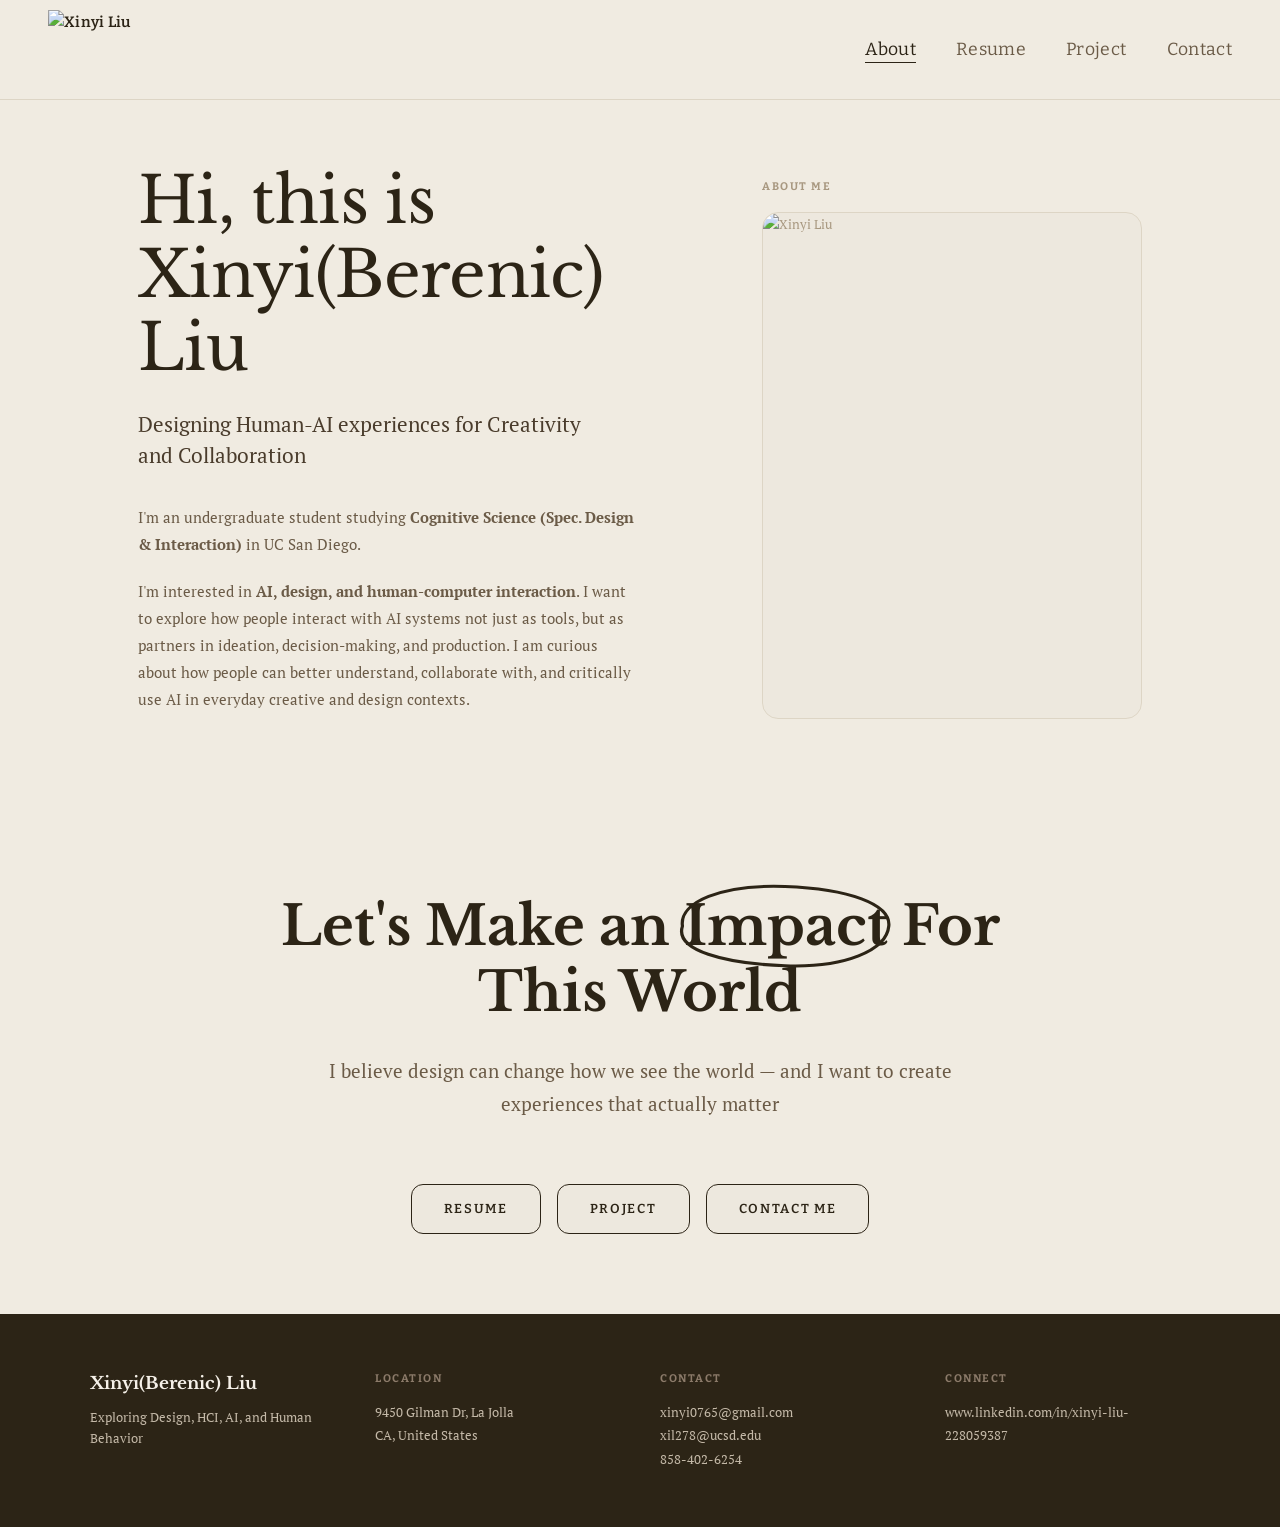
==== about.html @ 72d5038d "reorder about page: intro → tagline → buttons" ====
<!DOCTYPE html>
<html lang="en">
<head>
  <meta charset="UTF-8" />
  <meta name="viewport" content="width=device-width, initial-scale=1.0" />
  <title>Xinyi Liu — Portfolio</title>
  <link rel="stylesheet" href="styles.css" />
  <link rel="preconnect" href="https://fonts.googleapis.com" />
  <link rel="preconnect" href="https://fonts.gstatic.com" crossorigin />
  <link href="https://fonts.googleapis.com/css2?family=Libre+Baskerville:ital,wght@0,400;0,700;1,400&family=PT+Serif:ital,wght@0,400;0,700;1,400&family=Bitter:ital,wght@0,400;0,500;0,600;0,700;1,400&display=swap" rel="stylesheet" />
  <style>
    @keyframes pageFadeIn {
      from { opacity: 0; }
      to   { opacity: 1; }
    }

    body {
      opacity: 0;
      animation: pageFadeIn 0.6s ease forwards;
    }

    .about-hero {
      display: grid;
      grid-template-columns: 1fr 380px;
      gap: 80px;
      align-items: center;
      max-width: 1100px;
      margin: 0 auto;
      padding: 100px 48px 80px;
    }

    .about-text h1 {
      font-size: 4rem;
      font-weight: 400;
      line-height: 1.15;
      letter-spacing: -0.01em;
      color: #2C2416;
      margin-bottom: 24px;
    }

    .about-text .tagline {
      font-size: clamp(17px, 2vw, 21px);
      font-weight: 400;
      color: #4A3C2C;
      line-height: 1.5;
      margin-bottom: 32px;
    }

    .about-text .bio {
      font-size: 15px;
      color: #6B5B47;
      line-height: 1.8;
      max-width: 500px;
      margin-bottom: 20px;
    }

    .photo-label {
      font-family: 'Bitter', Georgia, serif;
      font-size: 11px;
      font-weight: 700;
      letter-spacing: 0.14em;
      text-transform: uppercase;
      color: #A89880;
      margin-bottom: 16px;
    }

    /* ── Hero Statement ── */
    .hero-statement {
      max-width: 860px;
      margin: 0 auto;
      padding: 80px 48px 56px;
      text-align: center;
    }

    .hero-title {
      font-family: 'Libre Baskerville', Georgia, serif;
      font-size: clamp(2.2rem, 4.8vw, 3.4rem);
      font-weight: 700;
      color: #2C2416;
      line-height: 1.22;
      margin-bottom: 28px;
    }

    .impact-wrap {
      position: relative;
      display: inline-block;
      white-space: nowrap;
    }

    .impact-circle {
      position: absolute;
      top: -0.22em;
      left: -0.35em;
      width: calc(100% + 0.7em);
      height: calc(100% + 0.44em);
      pointer-events: none;
      overflow: visible;
    }

    .hero-subtitle {
      font-family: 'PT Serif', Georgia, serif;
      font-size: clamp(15px, 1.9vw, 19px);
      color: #6B5B47;
      line-height: 1.75;
      max-width: 680px;
      margin: 0 auto;
    }

    /* ── Nav Buttons ── */
    .about-nav-buttons {
      display: flex;
      justify-content: center;
      gap: 16px;
      flex-wrap: wrap;
      padding: 8px 48px 80px;
      max-width: 1100px;
      margin: 0 auto;
    }

    .about-nav-btn {
      font-family: 'Bitter', Georgia, serif;
      font-size: 13px;
      font-weight: 600;
      letter-spacing: 0.13em;
      text-transform: uppercase;
      color: #2C2416;
      background: #EDE8DE;
      border: 1.5px solid #2C2416;
      border-radius: 12px;
      padding: 13px 32px;
      text-decoration: none;
      transition: background 0.2s, color 0.2s;
    }

    .about-nav-btn:hover {
      background: #2C2416;
      color: #F5F0E8;
    }

    @media (max-width: 900px) {
      .hero-statement {
        padding: 60px 24px 40px;
      }
      .about-hero {
        grid-template-columns: 1fr;
        padding: 40px 24px 40px;
        gap: 48px;
      }
      .photo-card {
        max-width: 320px;
        margin: 0 auto;
      }
      .about-nav-buttons {
        padding: 8px 24px 60px;
      }
    }

    @media (max-width: 600px) {
      .about-text h1 {
        font-size: 3rem;
      }
      .about-nav-buttons {
        flex-direction: column;
        align-items: center;
      }
      .about-nav-btn {
        width: 100%;
        max-width: 280px;
        text-align: center;
      }
    }
  </style>
</head>
<body>

  <nav>
    <a href="about.html" class="nav-logo"><img src="Logo.png" alt="Xinyi Liu" style="height:80px;width:auto;display:block;" /></a>
    <ul class="nav-links" id="navLinks">
      <li><a href="about.html" class="active">About</a></li>
      <li><a href="resume.html">Resume</a></li>
      <li><a href="project.html">Project</a></li>
      <li><a href="contact.html">Contact</a></li>
    </ul>
    <button class="nav-toggle" id="navToggle" aria-label="Toggle menu">Menu</button>
  </nav>

  <main class="page">

    <section class="about-hero">
      <div class="about-text">
        <h1>Hi, this is Xinyi(Berenic) Liu</h1>
        <p class="tagline">Designing Human-AI experiences for Creativity and Collaboration</p>
        <p class="bio">
          I'm an undergraduate student studying <strong>Cognitive Science (Spec. Design &amp; Interaction)</strong> in UC San Diego.
        </p>
        <p class="bio">
          I'm interested in <strong>AI, design, and human-computer interaction</strong>. I want to explore how people interact with AI systems not just as tools, but as partners in ideation, decision-making, and production. I am curious about how people can better understand, collaborate with, and critically use AI in everyday creative and design contexts.
        </p>
      </div>

      <div class="photo-card">
        <p class="photo-label">About me</p>
        <div class="photo-placeholder">
          <img src="About me.JPG" alt="Xinyi Liu" />
        </div>
      </div>
    </section>

    <section class="hero-statement">
      <h2 class="hero-title">
        Let's Make an
        <span class="impact-wrap">Impact
          <svg class="impact-circle" viewBox="0 0 210 82" preserveAspectRatio="none" xmlns="http://www.w3.org/2000/svg">
            <path d="M16,41 C13,19 50,3 105,5 C160,7 197,21 195,41 C193,63 157,79 105,77 C53,75 9,63 16,41"
                  stroke="#2C2416" stroke-width="2.8" stroke-linecap="round" fill="none"/>
          </svg>
        </span>
        For This World
      </h2>
      <p class="hero-subtitle">I believe design can change how we see the world — and I want to create experiences that actually matter</p>
    </section>

    <div class="about-nav-buttons">
      <a href="resume.html" class="about-nav-btn">Resume</a>
      <a href="project.html" class="about-nav-btn">Project</a>
      <a href="contact.html" class="about-nav-btn">Contact Me</a>
    </div>

  </main>

  <footer>
    <div class="footer-grid">
      <div>
        <p class="footer-col-name">Xinyi(Berenic) Liu</p>
        <p class="footer-col-sub">Exploring Design, HCI, AI, and Human Behavior</p>
      </div>
      <div>
        <p class="footer-col-label">Location</p>
        <p class="footer-col-value">9450 Gilman Dr, La Jolla<br/>CA, United States</p>
      </div>
      <div>
        <p class="footer-col-label">Contact</p>
        <p class="footer-col-value">
          <a href="mailto:xinyi0765@gmail.com">xinyi0765@gmail.com</a><br/>
          <a href="mailto:xil278@ucsd.edu">xil278@ucsd.edu</a><br/>
          858-402-6254
        </p>
      </div>
      <div>
        <p class="footer-col-label">Connect</p>
        <p class="footer-col-value">
          <a href="https://www.linkedin.com/in/xinyi-liu-228059387" target="_blank" rel="noopener">www.linkedin.com/in/xinyi-liu-228059387</a>
        </p>
      </div>
    </div>
  </footer>

  <script>
    const toggle = document.getElementById('navToggle');
    const links = document.getElementById('navLinks');
    toggle.addEventListener('click', () => links.classList.toggle('open'));
  </script>

</body>
</html>
---- styles.css ----
/* ===== Reset & Base ===== */
*, *::before, *::after {
  box-sizing: border-box;
  margin: 0;
  padding: 0;
}

html {
  scroll-behavior: smooth;
}

body {
  font-family: 'PT Serif', Georgia, serif;
  font-size: 16px;
  line-height: 1.7;
  color: #2C2416;
  background-color: #F0EBE1;
}

h1, h2, h3, h4, h5, h6 {
  font-family: 'Libre Baskerville', Georgia, serif;
}

h1 { font-size: 4rem; }
h2 { font-size: 2.8rem; }
h3 { font-size: 2.2rem; }

a {
  color: inherit;
  text-decoration: none;
}

img {
  max-width: 100%;
  display: block;
}

/* ===== Navigation ===== */
nav {
  position: fixed;
  top: 0;
  left: 0;
  right: 0;
  z-index: 100;
  background: rgba(240, 235, 225, 0.96);
  backdrop-filter: blur(8px);
  border-bottom: 1px solid #DDD5C5;
  padding: 0 48px;
  height: 100px;
  display: flex;
  align-items: center;
  justify-content: space-between;
}

.nav-logo {
  font-family: 'Bitter', Georgia, serif;
  font-size: 15px;
  font-weight: 600;
  letter-spacing: 0.02em;
  color: #2C2416;
}

.nav-links {
  display: flex;
  gap: 40px;
  list-style: none;
}

.nav-links a {
  font-family: 'Bitter', Georgia, serif;
  font-size: 1.1rem;
  font-weight: 400;
  color: #6B5B47;
  letter-spacing: 0.02em;
  transition: color 0.2s;
  padding-bottom: 2px;
  border-bottom: 1px solid transparent;
}

.nav-links a:hover,
.nav-links a.active {
  color: #2C2416;
  border-bottom-color: #2C2416;
}

/* Mobile menu toggle */
.nav-toggle {
  display: none;
  background: none;
  border: none;
  cursor: pointer;
  font-family: 'Bitter', Georgia, serif;
  font-size: 14px;
  color: #2C2416;
}

/* ===== Page Wrapper ===== */
.page {
  padding-top: 64px;
  min-height: 100vh;
}

/* ===== About Page ===== */
.about-hero {
  display: grid;
  grid-template-columns: 1fr 420px;
  gap: 80px;
  align-items: center;
  max-width: 1100px;
  margin: 0 auto;
  padding: 100px 48px 80px;
}

.about-text .greeting {
  font-family: 'Bitter', Georgia, serif;
  font-size: 13px;
  font-weight: 500;
  letter-spacing: 0.12em;
  text-transform: uppercase;
  color: #8C7B6A;
  margin-bottom: 20px;
}

.about-text h1 {
  font-size: 4rem;
  font-weight: 400;
  line-height: 1.15;
  letter-spacing: -0.01em;
  color: #2C2416;
  margin-bottom: 24px;
}

.about-text h1 span {
  color: #8C7B6A;
}

.about-text .tagline {
  font-size: clamp(17px, 2vw, 21px);
  font-weight: 400;
  color: #4A3C2C;
  line-height: 1.5;
  margin-bottom: 32px;
  max-width: 480px;
}

.about-text .bio {
  font-size: 15px;
  color: #6B5B47;
  line-height: 1.8;
  max-width: 500px;
  margin-bottom: 40px;
}

.about-chips {
  display: flex;
  flex-wrap: wrap;
  gap: 10px;
  margin-bottom: 40px;
}

.chip {
  font-family: 'Bitter', Georgia, serif;
  background: #EDE8DE;
  border: 1px solid #DDD5C5;
  border-radius: 100px;
  padding: 6px 16px;
  font-size: 13px;
  color: #4A3C2C;
  letter-spacing: 0.01em;
}

.about-contact-links {
  display: flex;
  gap: 20px;
  flex-wrap: wrap;
}

.about-contact-links a {
  font-family: 'Bitter', Georgia, serif;
  display: inline-flex;
  align-items: center;
  gap: 6px;
  font-size: 14px;
  color: #6B5B47;
  border-bottom: 1px solid #C4B9A8;
  padding-bottom: 2px;
  transition: color 0.2s, border-color 0.2s;
}

.about-contact-links a:hover {
  color: #2C2416;
  border-color: #2C2416;
}

/* Photo card */
.photo-card {
  position: relative;
}

.photo-placeholder {
  width: 100%;
  aspect-ratio: 3/4;
  background: #EDE8DE;
  border-radius: 16px;
  display: flex;
  flex-direction: column;
  align-items: center;
  justify-content: center;
  color: #A89880;
  font-size: 13px;
  gap: 12px;
  overflow: hidden;
  border: 1px solid #DDD5C5;
}

.photo-placeholder svg {
  width: 48px;
  height: 48px;
  stroke: #C4B9A8;
}

.photo-placeholder img {
  width: 100%;
  height: 100%;
  object-fit: cover;
  border-radius: 16px;
}

.photo-tag {
  font-family: 'Bitter', Georgia, serif;
  position: absolute;
  bottom: -16px;
  right: -16px;
  background: #2C2416;
  color: #F5F0E8;
  font-size: 12px;
  font-weight: 500;
  padding: 10px 18px;
  border-radius: 100px;
  letter-spacing: 0.04em;
}

/* About section divider */
.about-section {
  max-width: 1100px;
  margin: 0 auto;
  padding: 60px 48px;
  border-top: 1px solid #DDD5C5;
}

.section-label {
  font-family: 'Bitter', Georgia, serif;
  font-size: 11px;
  font-weight: 600;
  letter-spacing: 0.14em;
  text-transform: uppercase;
  color: #A89880;
  margin-bottom: 24px;
}

.interests-grid {
  display: grid;
  grid-template-columns: repeat(4, 1fr);
  gap: 24px;
}

.interest-card {
  padding: 24px;
  background: #EDE8DE;
  border: 1px solid #DDD5C5;
  border-radius: 12px;
}

.interest-card h3 {
  font-size: 15px;
  font-weight: 400;
  margin-bottom: 8px;
  color: #2C2416;
}

.interest-card p {
  font-family: 'PT Serif', Georgia, serif;
  font-size: 13px;
  color: #6B5B47;
  line-height: 1.6;
}

/* ===== Resume Page ===== */
.resume-container {
  max-width: 800px;
  margin: 0 auto;
  padding: 80px 48px 100px;
}

.resume-header {
  margin-bottom: 56px;
}

.resume-header h1 {
  font-size: 2.8rem;
  font-weight: 400;
  letter-spacing: -0.01em;
  color: #2C2416;
  margin-bottom: 6px;
}

.resume-header .subtitle {
  font-family: 'PT Serif', Georgia, serif;
  font-size: 15px;
  color: #8C7B6A;
  margin-bottom: 16px;
}

.resume-header .contact-line {
  font-family: 'Bitter', Georgia, serif;
  font-size: 13px;
  color: #A89880;
  display: flex;
  flex-wrap: wrap;
  gap: 16px;
}

.resume-header .contact-line span::before {
  content: '·';
  margin-right: 16px;
}

.resume-header .contact-line span:first-child::before {
  content: '';
  margin-right: 0;
}

.resume-download {
  font-family: 'Bitter', Georgia, serif;
  display: inline-flex;
  align-items: center;
  gap: 8px;
  margin-top: 20px;
  padding: 10px 22px;
  background: #2C2416;
  color: #F5F0E8;
  border-radius: 8px;
  font-size: 13px;
  font-weight: 500;
  transition: background 0.2s;
}

.resume-download:hover {
  background: #4A3C2C;
}

/* ===== Accordion ===== */
.accordion-section {
  border-bottom: 1px solid #DDD5C5;
  margin-bottom: 0;
}

.accordion-section:first-of-type {
  border-top: 1px solid #DDD5C5;
}

.accordion-section summary {
  list-style: none;
  cursor: pointer;
  display: flex;
  align-items: center;
  justify-content: space-between;
  padding: 18px 0;
  user-select: none;
  outline: none;
}

.accordion-section summary::-webkit-details-marker {
  display: none;
}

.accordion-title {
  font-family: 'Libre Baskerville', Georgia, serif;
  font-size: 1.6rem;
  font-weight: 400;
  color: #2C2416;
}

.accordion-arrow {
  width: 16px;
  height: 16px;
  flex-shrink: 0;
  transition: transform 0.25s ease;
  color: #8C7B6A;
}

.accordion-section[open] .accordion-arrow {
  transform: rotate(180deg);
}

.accordion-body {
  padding-bottom: 32px;
}

/* Resume item (inside accordion) */
.resume-item {
  display: grid;
  grid-template-columns: 1fr auto;
  gap: 16px;
  margin-bottom: 28px;
  padding-top: 20px;
}

.resume-item:last-child {
  margin-bottom: 0;
}

.resume-item-left h3 {
  font-family: 'PT Serif', Georgia, serif;
  font-size: 1rem;
  font-weight: 400;
  color: #2C2416;
  margin-bottom: 2px;
}

.resume-item-left .org {
  font-family: 'PT Serif', Georgia, serif;
  font-size: 1rem;
  color: #4A3C2C;
  margin-bottom: 4px;
}

.resume-item-left .location {
  font-family: 'PT Serif', Georgia, serif;
  font-size: 1rem;
  color: #A89880;
  margin-bottom: 10px;
}

.resume-item-right {
  text-align: right;
  white-space: nowrap;
}

.resume-item-right .date {
  font-family: 'PT Serif', Georgia, serif;
  font-size: 1rem;
  color: #A89880;
}

.resume-bullets {
  list-style: none;
  padding: 0;
}

.resume-bullets li {
  font-family: 'PT Serif', Georgia, serif;
  font-size: 1rem;
  color: #6B5B47;
  line-height: 1.7;
  padding-left: 14px;
  position: relative;
  margin-bottom: 4px;
}

.resume-bullets li::before {
  content: '—';
  position: absolute;
  left: 0;
  color: #C4B9A8;
  font-size: 12px;
  top: 3px;
}

/* ===== Contact Page ===== */
.contact-container {
  max-width: 1000px;
  margin: 0 auto;
  padding: 100px 48px 100px;
}

.contact-header {
  margin-bottom: 64px;
}

.contact-header h1 {
  font-size: 4rem;
  font-weight: 400;
  letter-spacing: -0.02em;
  line-height: 1.1;
  color: #2C2416;
  margin-bottom: 20px;
}

.contact-header p {
  font-family: 'PT Serif', Georgia, serif;
  font-size: 17px;
  color: #6B5B47;
  max-width: 520px;
  line-height: 1.7;
}

.contact-grid {
  display: grid;
  grid-template-columns: 1fr 360px;
  gap: 64px;
  align-items: start;
}

.contact-info-group {
  margin-bottom: 40px;
}

.contact-info-group:last-child {
  margin-bottom: 0;
}

.contact-info-group .label {
  font-family: 'Bitter', Georgia, serif;
  font-size: 11px;
  font-weight: 700;
  letter-spacing: 0.14em;
  text-transform: uppercase;
  color: #A89880;
  margin-bottom: 12px;
}

.contact-info-group .value {
  font-family: 'PT Serif', Georgia, serif;
  font-size: 16px;
  color: #2C2416;
}

.contact-info-group a {
  color: #2C2416;
  border-bottom: 1px solid #C4B9A8;
  padding-bottom: 1px;
  transition: border-color 0.2s;
}

.contact-info-group a:hover {
  border-color: #2C2416;
}

.contact-photo-card {
  background: #EDE8DE;
  border-radius: 20px;
  overflow: hidden;
  border: 1px solid #DDD5C5;
}

.contact-photo {
  aspect-ratio: 1/1;
  background: #E5DED2;
  display: flex;
  flex-direction: column;
  align-items: center;
  justify-content: center;
  color: #A89880;
  font-size: 13px;
  gap: 10px;
  overflow: hidden;
}

.contact-photo svg {
  width: 40px;
  height: 40px;
  stroke: #C4B9A8;
}

.contact-photo img {
  width: 100%;
  height: 100%;
  object-fit: cover;
}

.contact-photo-info {
  padding: 24px;
}

.contact-photo-info h3 {
  font-size: 16px;
  font-weight: 400;
  color: #2C2416;
  margin-bottom: 4px;
}

.contact-photo-info p {
  font-family: 'PT Serif', Georgia, serif;
  font-size: 13px;
  color: #8C7B6A;
}

/* Social links */
.social-links {
  display: flex;
  flex-direction: column;
  gap: 12px;
  margin-top: 16px;
}

.social-link {
  font-family: 'Bitter', Georgia, serif;
  display: inline-flex;
  align-items: center;
  gap: 10px;
  font-size: 15px;
  color: #4A3C2C;
  transition: color 0.2s;
}

.social-link:hover {
  color: #2C2416;
}

.social-link .icon {
  width: 36px;
  height: 36px;
  background: #DDD5C5;
  border-radius: 8px;
  display: flex;
  align-items: center;
  justify-content: center;
  font-size: 16px;
}

/* ===== Contact Form ===== */
.contact-form {
  margin-top: 48px;
  display: flex;
  flex-direction: column;
  gap: 20px;
}

.contact-form .form-group {
  display: flex;
  flex-direction: column;
  gap: 6px;
}

.contact-form label {
  font-family: 'Bitter', Georgia, serif;
  font-size: 11px;
  font-weight: 700;
  letter-spacing: 0.14em;
  text-transform: uppercase;
  color: #8C7B6A;
}

.contact-form input,
.contact-form textarea {
  font-family: 'PT Serif', Georgia, serif;
  font-size: 15px;
  color: #2C2416;
  background: #EDE8DE;
  border: 1px solid #DDD5C5;
  border-radius: 8px;
  padding: 12px 16px;
  width: 100%;
  transition: border-color 0.2s, background 0.2s;
  outline: none;
}

.contact-form input::placeholder,
.contact-form textarea::placeholder {
  color: #A89880;
}

.contact-form input:focus,
.contact-form textarea:focus {
  border-color: #2C2416;
  background: #F0EBE1;
}

.contact-form textarea {
  min-height: 130px;
  resize: vertical;
}

.form-submit {
  font-family: 'Bitter', Georgia, serif;
  align-self: flex-start;
  padding: 12px 28px;
  background: #2C2416;
  color: #F5F0E8;
  border: none;
  border-radius: 8px;
  font-size: 14px;
  font-weight: 600;
  letter-spacing: 0.04em;
  cursor: pointer;
  transition: background 0.2s;
}

.form-submit:hover {
  background: #4A3C2C;
}

/* ===== Footer ===== */
footer {
  background: #2C2416;
  color: #F5F0E8;
  padding: 56px 48px;
}

.footer-grid {
  display: grid;
  grid-template-columns: repeat(4, 1fr);
  gap: 40px;
  max-width: 1100px;
  margin: 0 auto;
}

.footer-col-name {
  font-family: 'Libre Baskerville', Georgia, serif;
  font-size: 17px;
  font-weight: 700;
  color: #F5F0E8;
  margin-bottom: 8px;
}

.footer-col-sub {
  font-family: 'PT Serif', Georgia, serif;
  font-size: 13px;
  color: #C4B9A8;
  line-height: 1.6;
}

.footer-col-label {
  font-family: 'Bitter', Georgia, serif;
  font-size: 11px;
  font-weight: 700;
  letter-spacing: 0.14em;
  text-transform: uppercase;
  color: #8C7B6A;
  margin-bottom: 12px;
}

.footer-col-value {
  font-family: 'PT Serif', Georgia, serif;
  font-size: 13px;
  color: #C4B9A8;
  line-height: 1.8;
}

.footer-col-value a {
  color: #C4B9A8;
  text-decoration: none;
  transition: color 0.2s;
}

.footer-col-value a:hover {
  color: #F5F0E8;
}

@media (max-width: 900px) {
  .footer-grid {
    grid-template-columns: repeat(2, 1fr);
    gap: 32px;
  }
}

@media (max-width: 500px) {
  footer {
    padding: 40px 24px;
  }
  .footer-grid {
    grid-template-columns: 1fr;
    gap: 28px;
  }
}

/* ===== Responsive ===== */
@media (max-width: 900px) {
  nav {
    padding: 0 24px;
  }

  .about-hero {
    grid-template-columns: 1fr;
    padding: 60px 24px 40px;
    gap: 48px;
  }

  .photo-card {
    max-width: 320px;
    margin: 0 auto;
  }

  .interests-grid {
    grid-template-columns: 1fr 1fr;
  }

  .about-section {
    padding: 40px 24px;
  }

  .resume-container {
    padding: 60px 24px 80px;
  }

  .resume-item {
    grid-template-columns: 1fr;
  }

  .resume-item-right {
    text-align: left;
  }

  .contact-container {
    padding: 60px 24px 80px;
  }

  .contact-grid {
    grid-template-columns: 1fr;
    gap: 48px;
  }

  .contact-photo-card {
    max-width: 360px;
  }
}

@media (max-width: 600px) {
  .nav-links {
    display: none;
    flex-direction: column;
    position: fixed;
    top: 64px;
    left: 0;
    right: 0;
    background: #F0EBE1;
    border-bottom: 1px solid #DDD5C5;
    padding: 24px;
    gap: 20px;
  }

  .nav-links.open {
    display: flex;
  }

  .nav-toggle {
    display: block;
  }

  .interests-grid {
    grid-template-columns: 1fr;
  }

  .about-text h1 {
    font-size: 28px;
  }
}
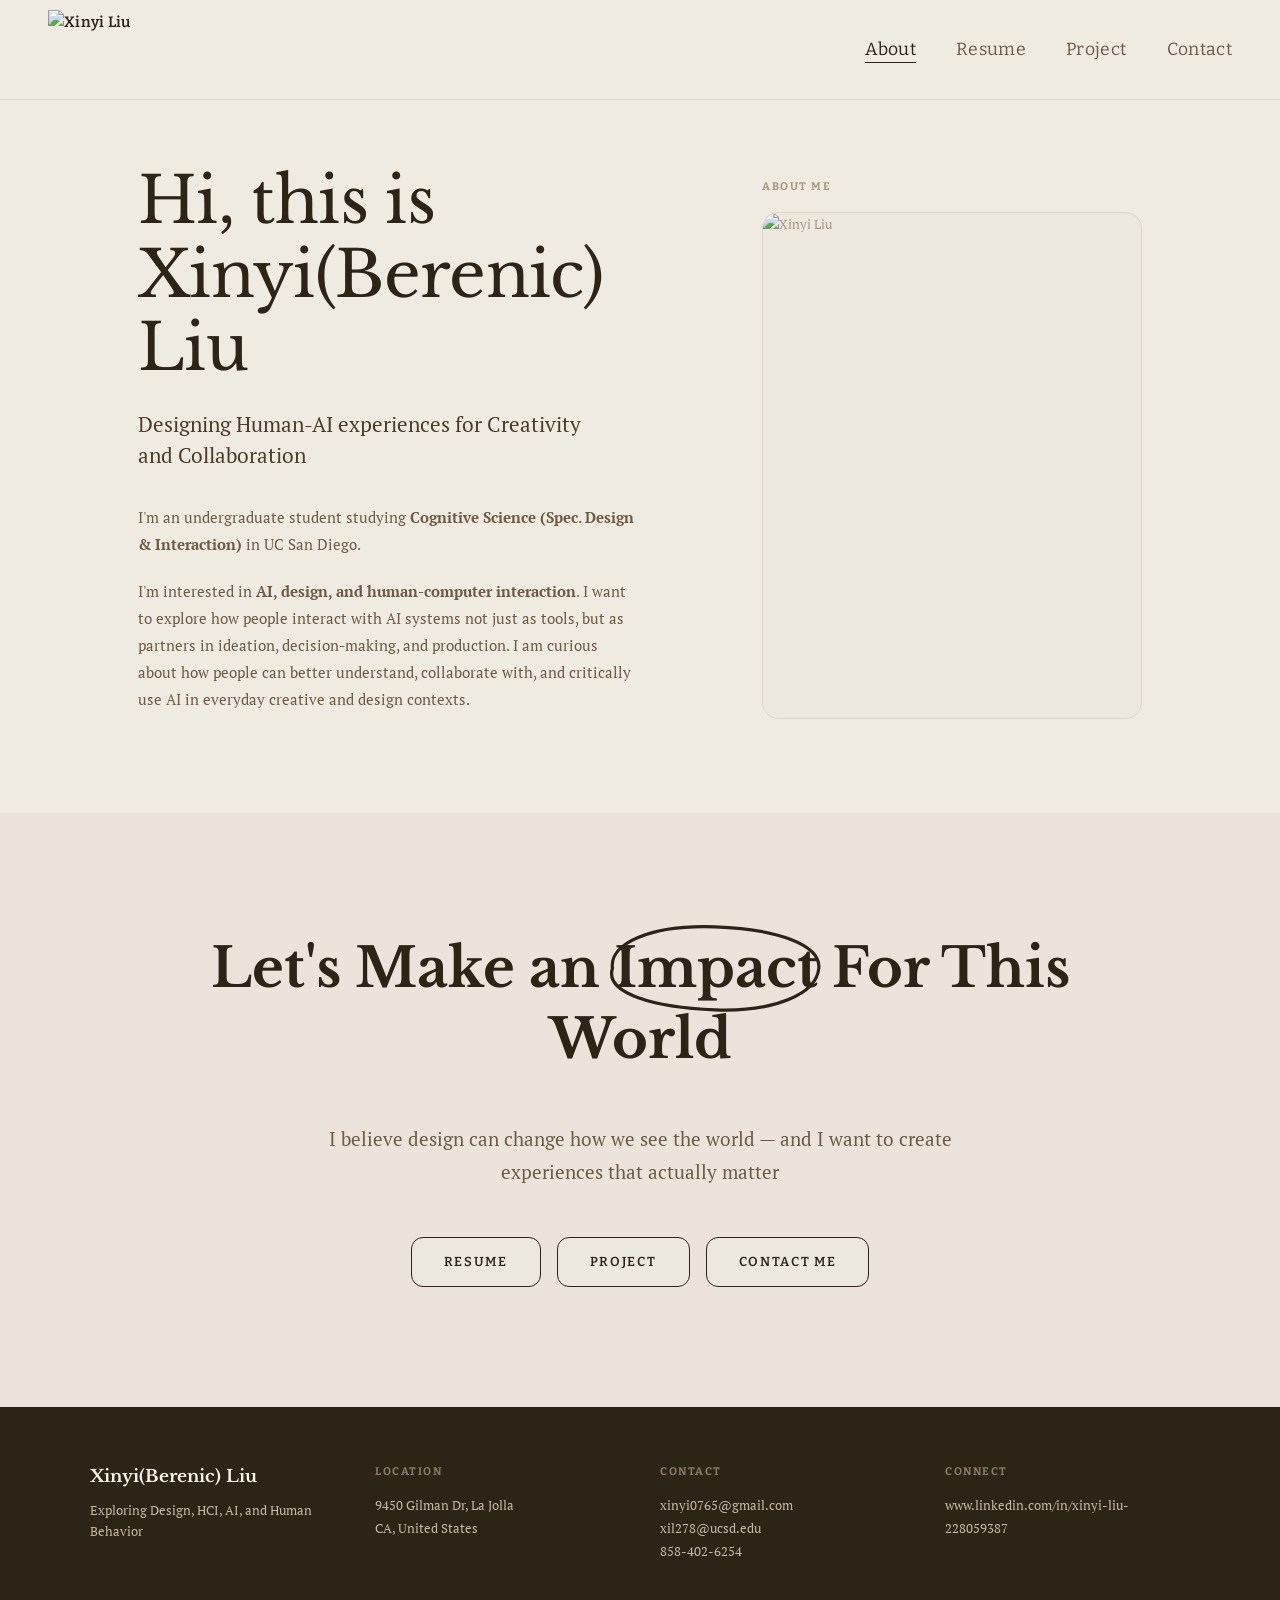
==== commit ea20404a: "Hero section: bg color, draw animation, spacing - Background #ECE4DA, full-width section - SVG ellip" ====
--- a/about.html
+++ b/about.html
@@ -65,10 +65,13 @@
     }
 
     /* ── Hero Statement ── */
+    @keyframes drawCircle {
+      to { stroke-dashoffset: 0; }
+    }
+
     .hero-statement {
-      max-width: 860px;
-      margin: 0 auto;
-      padding: 80px 48px 56px;
+      background: #ECE4DA;
+      padding: 120px 48px;
       text-align: center;
     }
 
@@ -77,8 +80,11 @@
       font-size: clamp(2.2rem, 4.8vw, 3.4rem);
       font-weight: 700;
       color: #2C2416;
-      line-height: 1.22;
-      margin-bottom: 28px;
+      line-height: 1.3;
+      margin-bottom: 48px;
+      max-width: 860px;
+      margin-left: auto;
+      margin-right: auto;
     }
 
     .impact-wrap {
@@ -97,13 +103,22 @@
       overflow: visible;
     }
 
+    .impact-circle path {
+      stroke-dasharray: 620;
+      stroke-dashoffset: 620;
+    }
+
+    .hero-statement.in-view .impact-circle path {
+      animation: drawCircle 1.3s ease-in-out forwards;
+    }
+
     .hero-subtitle {
       font-family: 'PT Serif', Georgia, serif;
       font-size: clamp(15px, 1.9vw, 19px);
       color: #6B5B47;
       line-height: 1.75;
       max-width: 680px;
-      margin: 0 auto;
+      margin: 0 auto 48px;
     }
 
     /* ── Nav Buttons ── */
@@ -112,9 +127,7 @@
       justify-content: center;
       gap: 16px;
       flex-wrap: wrap;
-      padding: 8px 48px 80px;
-      max-width: 1100px;
-      margin: 0 auto;
+      margin-top: 0;
     }
 
     .about-nav-btn {
@@ -139,7 +152,7 @@
 
     @media (max-width: 900px) {
       .hero-statement {
-        padding: 60px 24px 40px;
+        padding: 80px 24px;
       }
       .about-hero {
         grid-template-columns: 1fr;
@@ -149,9 +162,6 @@
       .photo-card {
         max-width: 320px;
         margin: 0 auto;
-      }
-      .about-nav-buttons {
-        padding: 8px 24px 60px;
       }
     }
 
@@ -206,7 +216,7 @@
       </div>
     </section>
 
-    <section class="hero-statement">
+    <section class="hero-statement" id="heroStatement">
       <h2 class="hero-title">
         Let's Make an
         <span class="impact-wrap">Impact
@@ -218,13 +228,12 @@
         For This World
       </h2>
       <p class="hero-subtitle">I believe design can change how we see the world — and I want to create experiences that actually matter</p>
+      <div class="about-nav-buttons">
+        <a href="resume.html" class="about-nav-btn">Resume</a>
+        <a href="project.html" class="about-nav-btn">Project</a>
+        <a href="contact.html" class="about-nav-btn">Contact Me</a>
+      </div>
     </section>
-
-    <div class="about-nav-buttons">
-      <a href="resume.html" class="about-nav-btn">Resume</a>
-      <a href="project.html" class="about-nav-btn">Project</a>
-      <a href="contact.html" class="about-nav-btn">Contact Me</a>
-    </div>
 
   </main>
 
@@ -259,6 +268,17 @@
     const toggle = document.getElementById('navToggle');
     const links = document.getElementById('navLinks');
     toggle.addEventListener('click', () => links.classList.toggle('open'));
+
+    const hero = document.getElementById('heroStatement');
+    const observer = new IntersectionObserver((entries) => {
+      entries.forEach(entry => {
+        if (entry.isIntersecting) {
+          hero.classList.add('in-view');
+          observer.unobserve(hero);
+        }
+      });
+    }, { threshold: 0.2 });
+    observer.observe(hero);
   </script>
 
 </body>
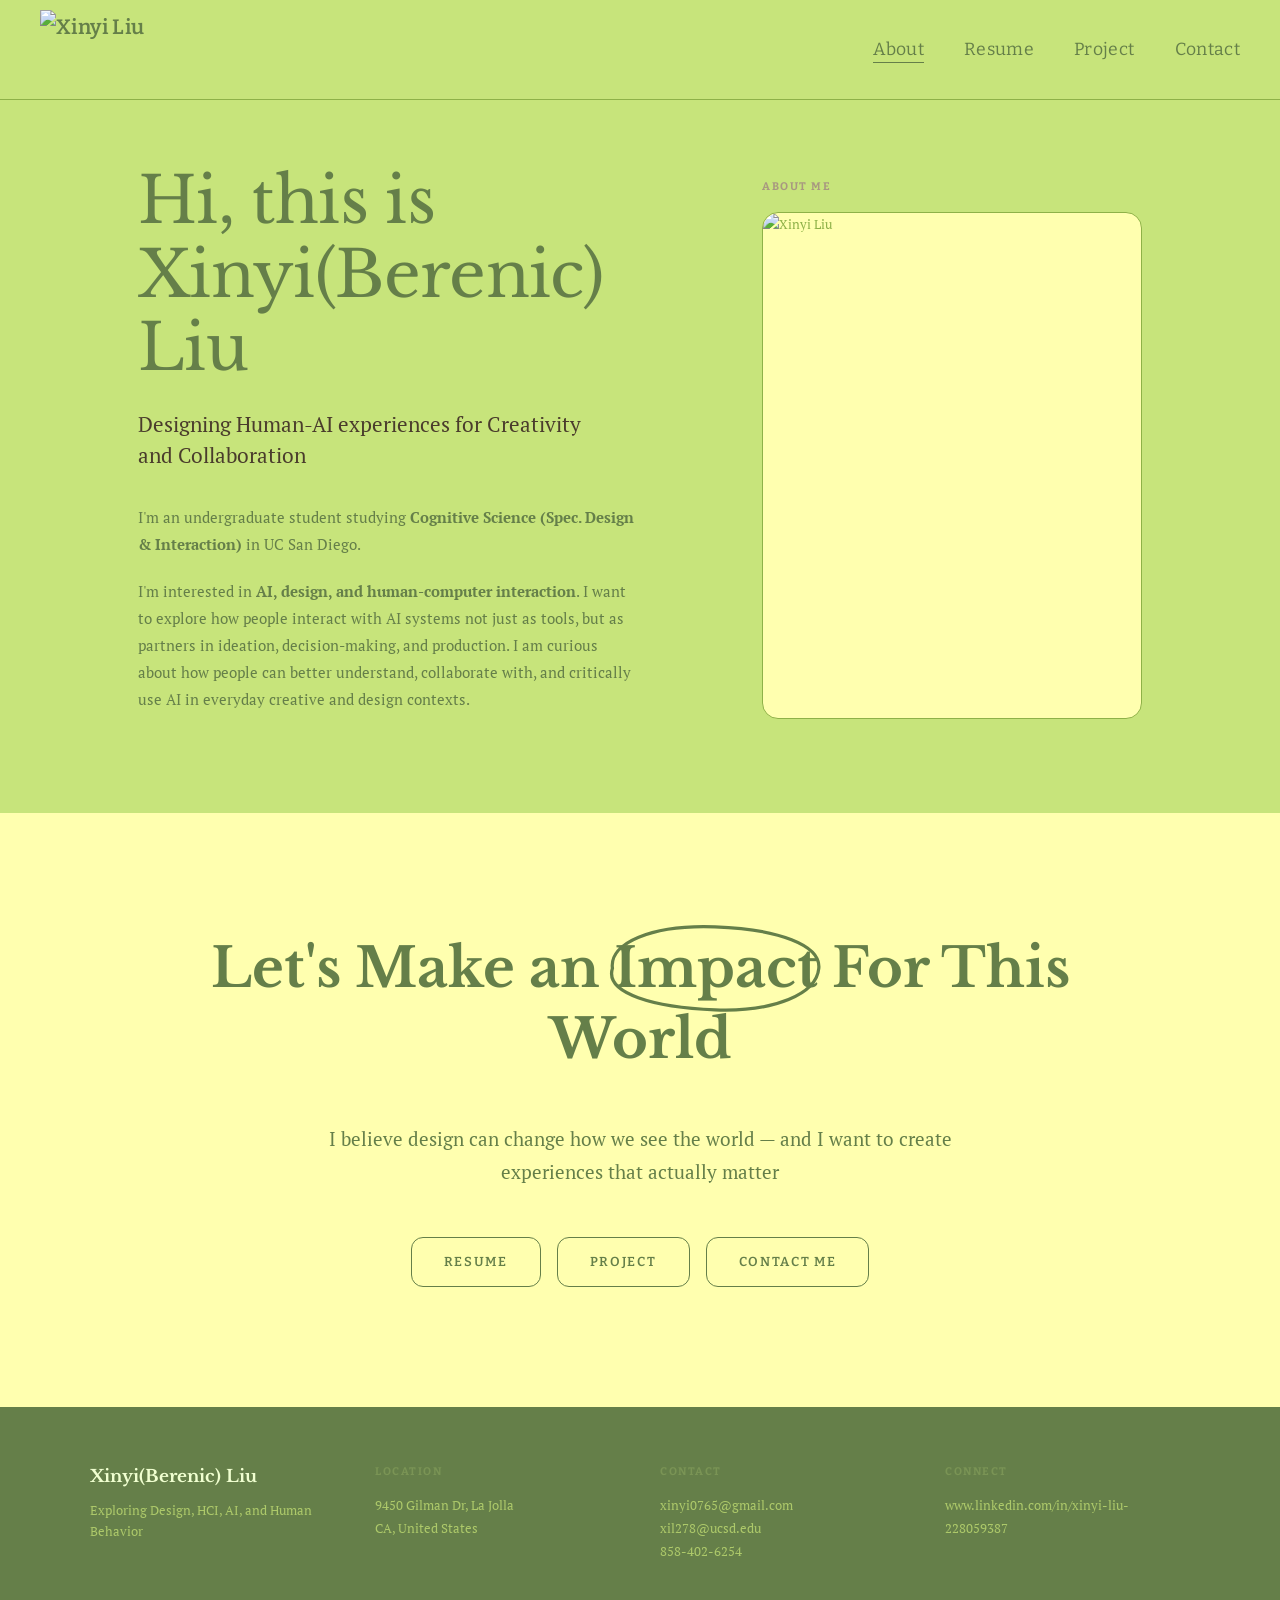
==== commit 509b11e6: "Rebrand entire site to green color scheme - Main bg #F0EBE1 → #c7e47b, secondary bg #EDE8DE → #ffffa" ====
--- a/about.html
+++ b/about.html
@@ -34,7 +34,7 @@
       font-weight: 400;
       line-height: 1.15;
       letter-spacing: -0.01em;
-      color: #2C2416;
+      color: #657f49;
       margin-bottom: 24px;
     }
 
@@ -48,7 +48,7 @@
 
     .about-text .bio {
       font-size: 15px;
-      color: #6B5B47;
+      color: #657f49;
       line-height: 1.8;
       max-width: 500px;
       margin-bottom: 20px;
@@ -70,7 +70,7 @@
     }
 
     .hero-statement {
-      background: #ECE4DA;
+      background: #ffffaf;
       padding: 120px 48px;
       text-align: center;
     }
@@ -79,7 +79,7 @@
       font-family: 'Libre Baskerville', Georgia, serif;
       font-size: clamp(2.2rem, 4.8vw, 3.4rem);
       font-weight: 700;
-      color: #2C2416;
+      color: #657f49;
       line-height: 1.3;
       margin-bottom: 48px;
       max-width: 860px;
@@ -115,7 +115,7 @@
     .hero-subtitle {
       font-family: 'PT Serif', Georgia, serif;
       font-size: clamp(15px, 1.9vw, 19px);
-      color: #6B5B47;
+      color: #657f49;
       line-height: 1.75;
       max-width: 680px;
       margin: 0 auto 48px;
@@ -136,9 +136,9 @@
       font-weight: 600;
       letter-spacing: 0.13em;
       text-transform: uppercase;
-      color: #2C2416;
-      background: #EDE8DE;
-      border: 1.5px solid #2C2416;
+      color: #657f49;
+      background: #ffffaf;
+      border: 1.5px solid #657f49;
       border-radius: 12px;
       padding: 13px 32px;
       text-decoration: none;
@@ -146,8 +146,8 @@
     }
 
     .about-nav-btn:hover {
-      background: #2C2416;
-      color: #F5F0E8;
+      background: #657f49;
+      color: #f0ffd0;
     }
 
     @media (max-width: 900px) {
@@ -222,7 +222,7 @@
         <span class="impact-wrap">Impact
           <svg class="impact-circle" viewBox="0 0 210 82" preserveAspectRatio="none" xmlns="http://www.w3.org/2000/svg">
             <path d="M16,41 C13,19 50,3 105,5 C160,7 197,21 195,41 C193,63 157,79 105,77 C53,75 9,63 16,41"
-                  stroke="#2C2416" stroke-width="2.8" stroke-linecap="round" fill="none"/>
+                  stroke="#657f49" stroke-width="2.8" stroke-linecap="round" fill="none"/>
           </svg>
         </span>
         For This World
--- a/styles.css
+++ b/styles.css
@@ -13,8 +13,8 @@
   font-family: 'PT Serif', Georgia, serif;
   font-size: 16px;
   line-height: 1.7;
-  color: #2C2416;
-  background-color: #F0EBE1;
+  color: #657f49;
+  background-color: #c7e47b;
 }
 
 h1, h2, h3, h4, h5, h6 {
@@ -42,11 +42,12 @@
   left: 0;
   right: 0;
   z-index: 100;
-  background: rgba(240, 235, 225, 0.96);
+  background: rgba(199, 228, 123, 0.96);
   backdrop-filter: blur(8px);
-  border-bottom: 1px solid #DDD5C5;
-  padding: 0 48px;
+  border-bottom: 1px solid #8eb148;
+  padding: 0 40px;
   height: 100px;
+  overflow: visible;
   display: flex;
   align-items: center;
   justify-content: space-between;
@@ -54,10 +55,16 @@
 
 .nav-logo {
   font-family: 'Bitter', Georgia, serif;
-  font-size: 15px;
+  font-size: 1.3rem;
   font-weight: 600;
   letter-spacing: 0.02em;
-  color: #2C2416;
+  color: #657f49;
+  overflow: visible;
+}
+
+.nav-logo img {
+  height: 80px;
+  overflow: visible;
 }
 
 .nav-links {
@@ -70,7 +77,7 @@
   font-family: 'Bitter', Georgia, serif;
   font-size: 1.1rem;
   font-weight: 400;
-  color: #6B5B47;
+  color: #657f49;
   letter-spacing: 0.02em;
   transition: color 0.2s;
   padding-bottom: 2px;
@@ -79,8 +86,8 @@
 
 .nav-links a:hover,
 .nav-links a.active {
-  color: #2C2416;
-  border-bottom-color: #2C2416;
+  color: #657f49;
+  border-bottom-color: #657f49;
 }
 
 /* Mobile menu toggle */
@@ -91,7 +98,7 @@
   cursor: pointer;
   font-family: 'Bitter', Georgia, serif;
   font-size: 14px;
-  color: #2C2416;
+  color: #657f49;
 }
 
 /* ===== Page Wrapper ===== */
@@ -117,7 +124,7 @@
   font-weight: 500;
   letter-spacing: 0.12em;
   text-transform: uppercase;
-  color: #8C7B6A;
+  color: #7a9455;
   margin-bottom: 20px;
 }
 
@@ -126,18 +133,18 @@
   font-weight: 400;
   line-height: 1.15;
   letter-spacing: -0.01em;
-  color: #2C2416;
+  color: #657f49;
   margin-bottom: 24px;
 }
 
 .about-text h1 span {
-  color: #8C7B6A;
+  color: #7a9455;
 }
 
 .about-text .tagline {
   font-size: clamp(17px, 2vw, 21px);
   font-weight: 400;
-  color: #4A3C2C;
+  color: #657f49;
   line-height: 1.5;
   margin-bottom: 32px;
   max-width: 480px;
@@ -145,7 +152,7 @@
 
 .about-text .bio {
   font-size: 15px;
-  color: #6B5B47;
+  color: #657f49;
   line-height: 1.8;
   max-width: 500px;
   margin-bottom: 40px;
@@ -160,12 +167,12 @@
 
 .chip {
   font-family: 'Bitter', Georgia, serif;
-  background: #EDE8DE;
-  border: 1px solid #DDD5C5;
+  background: #ffffaf;
+  border: 1px solid #8eb148;
   border-radius: 100px;
   padding: 6px 16px;
   font-size: 13px;
-  color: #4A3C2C;
+  color: #657f49;
   letter-spacing: 0.01em;
 }
 
@@ -181,15 +188,15 @@
   align-items: center;
   gap: 6px;
   font-size: 14px;
-  color: #6B5B47;
-  border-bottom: 1px solid #C4B9A8;
+  color: #657f49;
+  border-bottom: 1px solid #adc96a;
   padding-bottom: 2px;
   transition: color 0.2s, border-color 0.2s;
 }
 
 .about-contact-links a:hover {
-  color: #2C2416;
-  border-color: #2C2416;
+  color: #657f49;
+  border-color: #657f49;
 }
 
 /* Photo card */
@@ -200,23 +207,23 @@
 .photo-placeholder {
   width: 100%;
   aspect-ratio: 3/4;
-  background: #EDE8DE;
+  background: #ffffaf;
   border-radius: 16px;
   display: flex;
   flex-direction: column;
   align-items: center;
   justify-content: center;
-  color: #A89880;
+  color: #8eb148;
   font-size: 13px;
   gap: 12px;
   overflow: hidden;
-  border: 1px solid #DDD5C5;
+  border: 1px solid #8eb148;
 }
 
 .photo-placeholder svg {
   width: 48px;
   height: 48px;
-  stroke: #C4B9A8;
+  stroke: #adc96a;
 }
 
 .photo-placeholder img {
@@ -231,8 +238,8 @@
   position: absolute;
   bottom: -16px;
   right: -16px;
-  background: #2C2416;
-  color: #F5F0E8;
+  background: #657f49;
+  color: #f0ffd0;
   font-size: 12px;
   font-weight: 500;
   padding: 10px 18px;
@@ -245,7 +252,7 @@
   max-width: 1100px;
   margin: 0 auto;
   padding: 60px 48px;
-  border-top: 1px solid #DDD5C5;
+  border-top: 1px solid #8eb148;
 }
 
 .section-label {
@@ -254,7 +261,7 @@
   font-weight: 600;
   letter-spacing: 0.14em;
   text-transform: uppercase;
-  color: #A89880;
+  color: #8eb148;
   margin-bottom: 24px;
 }
 
@@ -266,8 +273,8 @@
 
 .interest-card {
   padding: 24px;
-  background: #EDE8DE;
-  border: 1px solid #DDD5C5;
+  background: #ffffaf;
+  border: 1px solid #8eb148;
   border-radius: 12px;
 }
 
@@ -275,13 +282,13 @@
   font-size: 15px;
   font-weight: 400;
   margin-bottom: 8px;
-  color: #2C2416;
+  color: #657f49;
 }
 
 .interest-card p {
   font-family: 'PT Serif', Georgia, serif;
   font-size: 13px;
-  color: #6B5B47;
+  color: #657f49;
   line-height: 1.6;
 }
 
@@ -300,21 +307,21 @@
   font-size: 2.8rem;
   font-weight: 400;
   letter-spacing: -0.01em;
-  color: #2C2416;
+  color: #657f49;
   margin-bottom: 6px;
 }
 
 .resume-header .subtitle {
   font-family: 'PT Serif', Georgia, serif;
   font-size: 15px;
-  color: #8C7B6A;
+  color: #7a9455;
   margin-bottom: 16px;
 }
 
 .resume-header .contact-line {
   font-family: 'Bitter', Georgia, serif;
   font-size: 13px;
-  color: #A89880;
+  color: #8eb148;
   display: flex;
   flex-wrap: wrap;
   gap: 16px;
@@ -337,8 +344,8 @@
   gap: 8px;
   margin-top: 20px;
   padding: 10px 22px;
-  background: #2C2416;
-  color: #F5F0E8;
+  background: #657f49;
+  color: #f0ffd0;
   border-radius: 8px;
   font-size: 13px;
   font-weight: 500;
@@ -346,17 +353,17 @@
 }
 
 .resume-download:hover {
-  background: #4A3C2C;
+  background: #8eb148;
 }
 
 /* ===== Accordion ===== */
 .accordion-section {
-  border-bottom: 1px solid #DDD5C5;
+  border-bottom: 1px solid #8eb148;
   margin-bottom: 0;
 }
 
 .accordion-section:first-of-type {
-  border-top: 1px solid #DDD5C5;
+  border-top: 1px solid #8eb148;
 }
 
 .accordion-section summary {
@@ -378,7 +385,7 @@
   font-family: 'Libre Baskerville', Georgia, serif;
   font-size: 1.6rem;
   font-weight: 400;
-  color: #2C2416;
+  color: #657f49;
 }
 
 .accordion-arrow {
@@ -386,7 +393,7 @@
   height: 16px;
   flex-shrink: 0;
   transition: transform 0.25s ease;
-  color: #8C7B6A;
+  color: #7a9455;
 }
 
 .accordion-section[open] .accordion-arrow {
@@ -414,21 +421,21 @@
   font-family: 'PT Serif', Georgia, serif;
   font-size: 1rem;
   font-weight: 400;
-  color: #2C2416;
+  color: #657f49;
   margin-bottom: 2px;
 }
 
 .resume-item-left .org {
   font-family: 'PT Serif', Georgia, serif;
   font-size: 1rem;
-  color: #4A3C2C;
+  color: #657f49;
   margin-bottom: 4px;
 }
 
 .resume-item-left .location {
   font-family: 'PT Serif', Georgia, serif;
   font-size: 1rem;
-  color: #A89880;
+  color: #8eb148;
   margin-bottom: 10px;
 }
 
@@ -440,7 +447,7 @@
 .resume-item-right .date {
   font-family: 'PT Serif', Georgia, serif;
   font-size: 1rem;
-  color: #A89880;
+  color: #8eb148;
 }
 
 .resume-bullets {
@@ -451,7 +458,7 @@
 .resume-bullets li {
   font-family: 'PT Serif', Georgia, serif;
   font-size: 1rem;
-  color: #6B5B47;
+  color: #657f49;
   line-height: 1.7;
   padding-left: 14px;
   position: relative;
@@ -462,7 +469,7 @@
   content: '—';
   position: absolute;
   left: 0;
-  color: #C4B9A8;
+  color: #adc96a;
   font-size: 12px;
   top: 3px;
 }
@@ -483,14 +490,14 @@
   font-weight: 400;
   letter-spacing: -0.02em;
   line-height: 1.1;
-  color: #2C2416;
+  color: #657f49;
   margin-bottom: 20px;
 }
 
 .contact-header p {
   font-family: 'PT Serif', Georgia, serif;
   font-size: 17px;
-  color: #6B5B47;
+  color: #657f49;
   max-width: 520px;
   line-height: 1.7;
 }
@@ -516,42 +523,42 @@
   font-weight: 700;
   letter-spacing: 0.14em;
   text-transform: uppercase;
-  color: #A89880;
+  color: #8eb148;
   margin-bottom: 12px;
 }
 
 .contact-info-group .value {
   font-family: 'PT Serif', Georgia, serif;
   font-size: 16px;
-  color: #2C2416;
+  color: #657f49;
 }
 
 .contact-info-group a {
-  color: #2C2416;
-  border-bottom: 1px solid #C4B9A8;
+  color: #657f49;
+  border-bottom: 1px solid #adc96a;
   padding-bottom: 1px;
   transition: border-color 0.2s;
 }
 
 .contact-info-group a:hover {
-  border-color: #2C2416;
+  border-color: #657f49;
 }
 
 .contact-photo-card {
-  background: #EDE8DE;
+  background: #ffffaf;
   border-radius: 20px;
   overflow: hidden;
-  border: 1px solid #DDD5C5;
+  border: 1px solid #8eb148;
 }
 
 .contact-photo {
   aspect-ratio: 1/1;
-  background: #E5DED2;
+  background: #d4e88a;
   display: flex;
   flex-direction: column;
   align-items: center;
   justify-content: center;
-  color: #A89880;
+  color: #8eb148;
   font-size: 13px;
   gap: 10px;
   overflow: hidden;
@@ -560,7 +567,7 @@
 .contact-photo svg {
   width: 40px;
   height: 40px;
-  stroke: #C4B9A8;
+  stroke: #adc96a;
 }
 
 .contact-photo img {
@@ -576,14 +583,14 @@
 .contact-photo-info h3 {
   font-size: 16px;
   font-weight: 400;
-  color: #2C2416;
+  color: #657f49;
   margin-bottom: 4px;
 }
 
 .contact-photo-info p {
   font-family: 'PT Serif', Georgia, serif;
   font-size: 13px;
-  color: #8C7B6A;
+  color: #7a9455;
 }
 
 /* Social links */
@@ -600,18 +607,18 @@
   align-items: center;
   gap: 10px;
   font-size: 15px;
-  color: #4A3C2C;
+  color: #657f49;
   transition: color 0.2s;
 }
 
 .social-link:hover {
-  color: #2C2416;
+  color: #657f49;
 }
 
 .social-link .icon {
   width: 36px;
   height: 36px;
-  background: #DDD5C5;
+  background: #8eb148;
   border-radius: 8px;
   display: flex;
   align-items: center;
@@ -639,16 +646,16 @@
   font-weight: 700;
   letter-spacing: 0.14em;
   text-transform: uppercase;
-  color: #8C7B6A;
+  color: #7a9455;
 }
 
 .contact-form input,
 .contact-form textarea {
   font-family: 'PT Serif', Georgia, serif;
   font-size: 15px;
-  color: #2C2416;
-  background: #EDE8DE;
-  border: 1px solid #DDD5C5;
+  color: #657f49;
+  background: #ffffaf;
+  border: 1px solid #8eb148;
   border-radius: 8px;
   padding: 12px 16px;
   width: 100%;
@@ -658,13 +665,13 @@
 
 .contact-form input::placeholder,
 .contact-form textarea::placeholder {
-  color: #A89880;
+  color: #8eb148;
 }
 
 .contact-form input:focus,
 .contact-form textarea:focus {
-  border-color: #2C2416;
-  background: #F0EBE1;
+  border-color: #657f49;
+  background: #c7e47b;
 }
 
 .contact-form textarea {
@@ -676,8 +683,8 @@
   font-family: 'Bitter', Georgia, serif;
   align-self: flex-start;
   padding: 12px 28px;
-  background: #2C2416;
-  color: #F5F0E8;
+  background: #657f49;
+  color: #f0ffd0;
   border: none;
   border-radius: 8px;
   font-size: 14px;
@@ -688,13 +695,13 @@
 }
 
 .form-submit:hover {
-  background: #4A3C2C;
+  background: #8eb148;
 }
 
 /* ===== Footer ===== */
 footer {
-  background: #2C2416;
-  color: #F5F0E8;
+  background: #657f49;
+  color: #f0ffd0;
   padding: 56px 48px;
 }
 
@@ -710,14 +717,14 @@
   font-family: 'Libre Baskerville', Georgia, serif;
   font-size: 17px;
   font-weight: 700;
-  color: #F5F0E8;
+  color: #f0ffd0;
   margin-bottom: 8px;
 }
 
 .footer-col-sub {
   font-family: 'PT Serif', Georgia, serif;
   font-size: 13px;
-  color: #C4B9A8;
+  color: #adc96a;
   line-height: 1.6;
 }
 
@@ -727,25 +734,25 @@
   font-weight: 700;
   letter-spacing: 0.14em;
   text-transform: uppercase;
-  color: #8C7B6A;
+  color: #7a9455;
   margin-bottom: 12px;
 }
 
 .footer-col-value {
   font-family: 'PT Serif', Georgia, serif;
   font-size: 13px;
-  color: #C4B9A8;
+  color: #adc96a;
   line-height: 1.8;
 }
 
 .footer-col-value a {
-  color: #C4B9A8;
+  color: #adc96a;
   text-decoration: none;
   transition: color 0.2s;
 }
 
 .footer-col-value a:hover {
-  color: #F5F0E8;
+  color: #f0ffd0;
 }
 
 @media (max-width: 900px) {
@@ -824,8 +831,8 @@
     top: 64px;
     left: 0;
     right: 0;
-    background: #F0EBE1;
-    border-bottom: 1px solid #DDD5C5;
+    background: #c7e47b;
+    border-bottom: 1px solid #8eb148;
     padding: 24px;
     gap: 20px;
   }
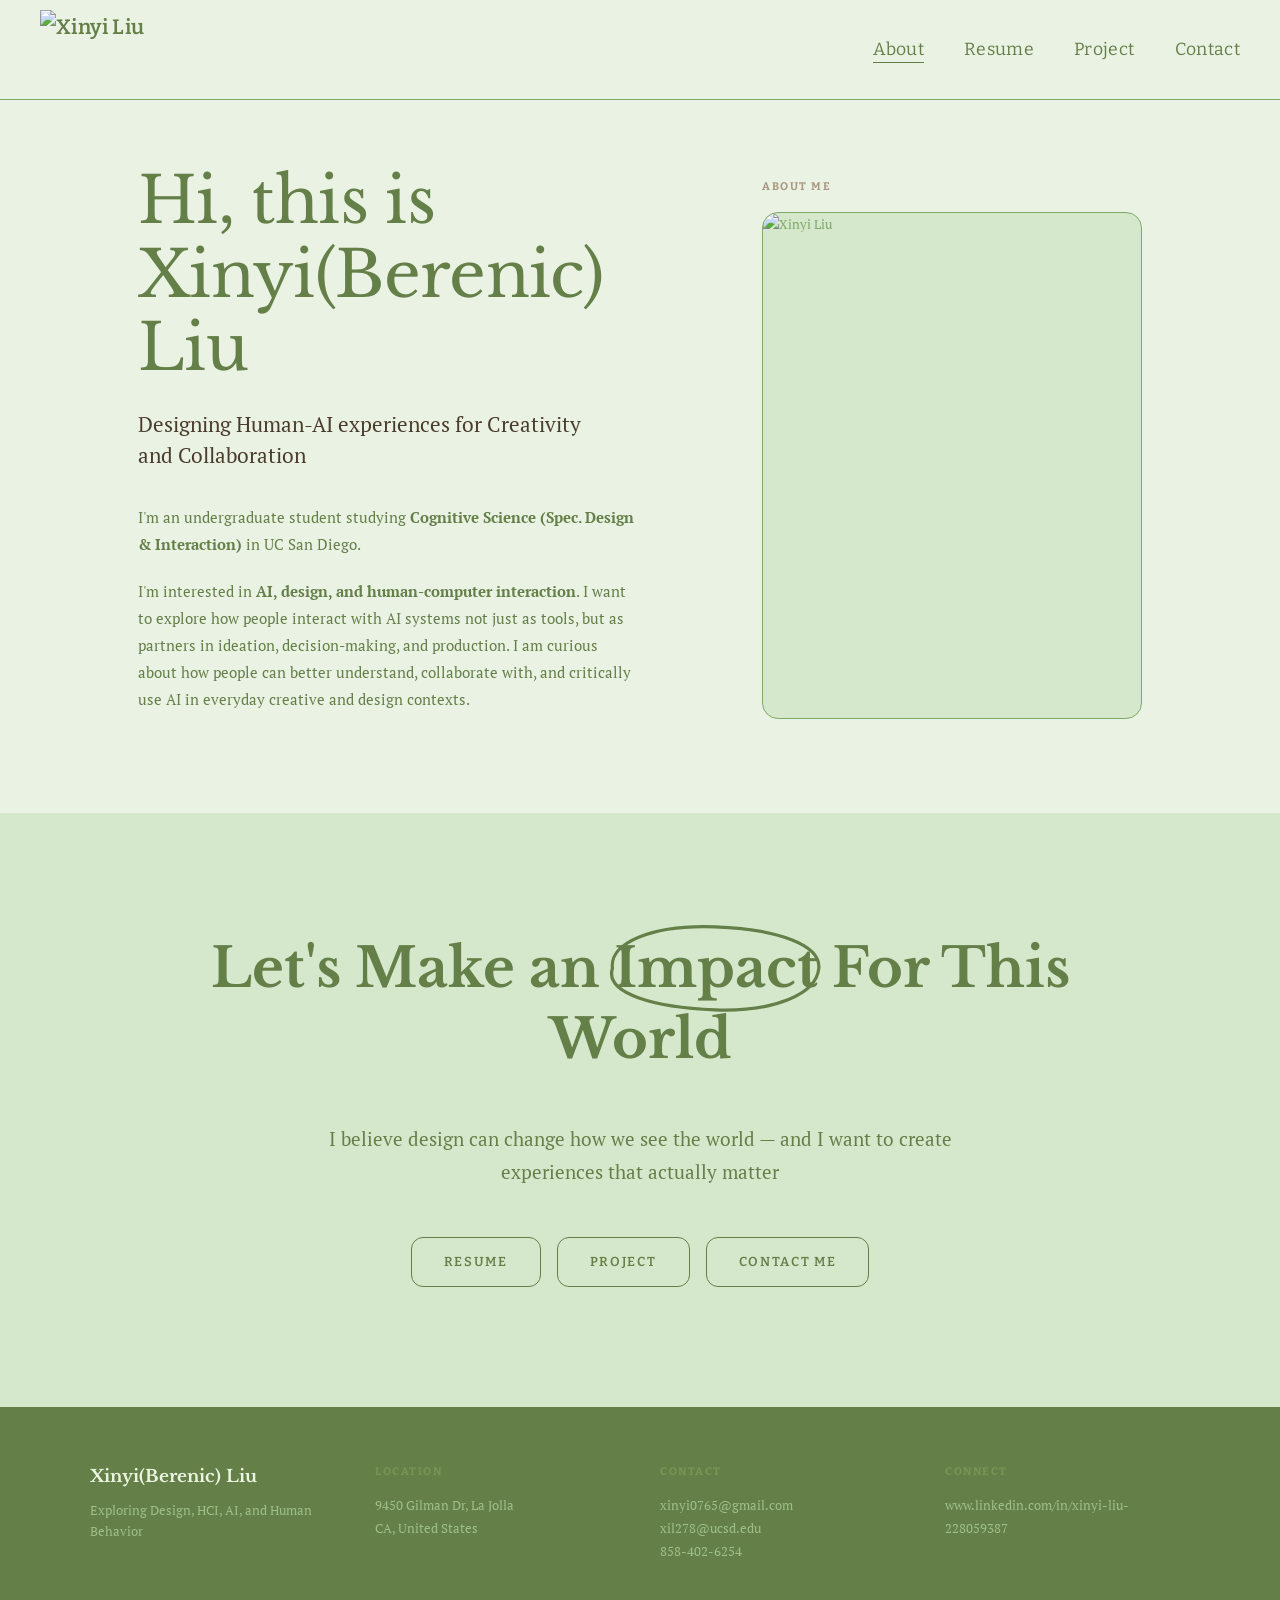
==== commit 2672a20d: "soften green palette: muted low-saturation backgrounds" ====
--- a/about.html
+++ b/about.html
@@ -70,7 +70,7 @@
     }
 
     .hero-statement {
-      background: #ffffaf;
+      background: #d6e8cc;
       padding: 120px 48px;
       text-align: center;
     }
@@ -137,7 +137,7 @@
       letter-spacing: 0.13em;
       text-transform: uppercase;
       color: #657f49;
-      background: #ffffaf;
+      background: #d6e8cc;
       border: 1.5px solid #657f49;
       border-radius: 12px;
       padding: 13px 32px;
@@ -147,7 +147,7 @@
 
     .about-nav-btn:hover {
       background: #657f49;
-      color: #f0ffd0;
+      color: #eaf5e0;
     }
 
     @media (max-width: 900px) {
--- a/styles.css
+++ b/styles.css
@@ -14,7 +14,7 @@
   font-size: 16px;
   line-height: 1.7;
   color: #657f49;
-  background-color: #c7e47b;
+  background-color: #eaf2e3;
 }
 
 h1, h2, h3, h4, h5, h6 {
@@ -42,9 +42,9 @@
   left: 0;
   right: 0;
   z-index: 100;
-  background: rgba(199, 228, 123, 0.96);
+  background: rgba(234, 242, 227, 0.96);
   backdrop-filter: blur(8px);
-  border-bottom: 1px solid #8eb148;
+  border-bottom: 1px solid #7fa86a;
   padding: 0 40px;
   height: 100px;
   overflow: visible;
@@ -167,8 +167,8 @@
 
 .chip {
   font-family: 'Bitter', Georgia, serif;
-  background: #ffffaf;
-  border: 1px solid #8eb148;
+  background: #d6e8cc;
+  border: 1px solid #7fa86a;
   border-radius: 100px;
   padding: 6px 16px;
   font-size: 13px;
@@ -189,7 +189,7 @@
   gap: 6px;
   font-size: 14px;
   color: #657f49;
-  border-bottom: 1px solid #adc96a;
+  border-bottom: 1px solid #9dbf88;
   padding-bottom: 2px;
   transition: color 0.2s, border-color 0.2s;
 }
@@ -207,23 +207,23 @@
 .photo-placeholder {
   width: 100%;
   aspect-ratio: 3/4;
-  background: #ffffaf;
+  background: #d6e8cc;
   border-radius: 16px;
   display: flex;
   flex-direction: column;
   align-items: center;
   justify-content: center;
-  color: #8eb148;
+  color: #7fa86a;
   font-size: 13px;
   gap: 12px;
   overflow: hidden;
-  border: 1px solid #8eb148;
+  border: 1px solid #7fa86a;
 }
 
 .photo-placeholder svg {
   width: 48px;
   height: 48px;
-  stroke: #adc96a;
+  stroke: #9dbf88;
 }
 
 .photo-placeholder img {
@@ -239,7 +239,7 @@
   bottom: -16px;
   right: -16px;
   background: #657f49;
-  color: #f0ffd0;
+  color: #eaf5e0;
   font-size: 12px;
   font-weight: 500;
   padding: 10px 18px;
@@ -252,7 +252,7 @@
   max-width: 1100px;
   margin: 0 auto;
   padding: 60px 48px;
-  border-top: 1px solid #8eb148;
+  border-top: 1px solid #7fa86a;
 }
 
 .section-label {
@@ -261,7 +261,7 @@
   font-weight: 600;
   letter-spacing: 0.14em;
   text-transform: uppercase;
-  color: #8eb148;
+  color: #7fa86a;
   margin-bottom: 24px;
 }
 
@@ -273,8 +273,8 @@
 
 .interest-card {
   padding: 24px;
-  background: #ffffaf;
-  border: 1px solid #8eb148;
+  background: #d6e8cc;
+  border: 1px solid #7fa86a;
   border-radius: 12px;
 }
 
@@ -321,7 +321,7 @@
 .resume-header .contact-line {
   font-family: 'Bitter', Georgia, serif;
   font-size: 13px;
-  color: #8eb148;
+  color: #7fa86a;
   display: flex;
   flex-wrap: wrap;
   gap: 16px;
@@ -345,7 +345,7 @@
   margin-top: 20px;
   padding: 10px 22px;
   background: #657f49;
-  color: #f0ffd0;
+  color: #eaf5e0;
   border-radius: 8px;
   font-size: 13px;
   font-weight: 500;
@@ -353,17 +353,17 @@
 }
 
 .resume-download:hover {
-  background: #8eb148;
+  background: #7fa86a;
 }
 
 /* ===== Accordion ===== */
 .accordion-section {
-  border-bottom: 1px solid #8eb148;
+  border-bottom: 1px solid #7fa86a;
   margin-bottom: 0;
 }
 
 .accordion-section:first-of-type {
-  border-top: 1px solid #8eb148;
+  border-top: 1px solid #7fa86a;
 }
 
 .accordion-section summary {
@@ -435,7 +435,7 @@
 .resume-item-left .location {
   font-family: 'PT Serif', Georgia, serif;
   font-size: 1rem;
-  color: #8eb148;
+  color: #7fa86a;
   margin-bottom: 10px;
 }
 
@@ -447,7 +447,7 @@
 .resume-item-right .date {
   font-family: 'PT Serif', Georgia, serif;
   font-size: 1rem;
-  color: #8eb148;
+  color: #7fa86a;
 }
 
 .resume-bullets {
@@ -469,7 +469,7 @@
   content: '—';
   position: absolute;
   left: 0;
-  color: #adc96a;
+  color: #9dbf88;
   font-size: 12px;
   top: 3px;
 }
@@ -523,7 +523,7 @@
   font-weight: 700;
   letter-spacing: 0.14em;
   text-transform: uppercase;
-  color: #8eb148;
+  color: #7fa86a;
   margin-bottom: 12px;
 }
 
@@ -535,7 +535,7 @@
 
 .contact-info-group a {
   color: #657f49;
-  border-bottom: 1px solid #adc96a;
+  border-bottom: 1px solid #9dbf88;
   padding-bottom: 1px;
   transition: border-color 0.2s;
 }
@@ -545,20 +545,20 @@
 }
 
 .contact-photo-card {
-  background: #ffffaf;
+  background: #d6e8cc;
   border-radius: 20px;
   overflow: hidden;
-  border: 1px solid #8eb148;
+  border: 1px solid #7fa86a;
 }
 
 .contact-photo {
   aspect-ratio: 1/1;
-  background: #d4e88a;
+  background: #c8debb;
   display: flex;
   flex-direction: column;
   align-items: center;
   justify-content: center;
-  color: #8eb148;
+  color: #7fa86a;
   font-size: 13px;
   gap: 10px;
   overflow: hidden;
@@ -567,7 +567,7 @@
 .contact-photo svg {
   width: 40px;
   height: 40px;
-  stroke: #adc96a;
+  stroke: #9dbf88;
 }
 
 .contact-photo img {
@@ -618,7 +618,7 @@
 .social-link .icon {
   width: 36px;
   height: 36px;
-  background: #8eb148;
+  background: #7fa86a;
   border-radius: 8px;
   display: flex;
   align-items: center;
@@ -654,8 +654,8 @@
   font-family: 'PT Serif', Georgia, serif;
   font-size: 15px;
   color: #657f49;
-  background: #ffffaf;
-  border: 1px solid #8eb148;
+  background: #d6e8cc;
+  border: 1px solid #7fa86a;
   border-radius: 8px;
   padding: 12px 16px;
   width: 100%;
@@ -665,13 +665,13 @@
 
 .contact-form input::placeholder,
 .contact-form textarea::placeholder {
-  color: #8eb148;
+  color: #7fa86a;
 }
 
 .contact-form input:focus,
 .contact-form textarea:focus {
   border-color: #657f49;
-  background: #c7e47b;
+  background: #eaf2e3;
 }
 
 .contact-form textarea {
@@ -684,7 +684,7 @@
   align-self: flex-start;
   padding: 12px 28px;
   background: #657f49;
-  color: #f0ffd0;
+  color: #eaf5e0;
   border: none;
   border-radius: 8px;
   font-size: 14px;
@@ -695,13 +695,13 @@
 }
 
 .form-submit:hover {
-  background: #8eb148;
+  background: #7fa86a;
 }
 
 /* ===== Footer ===== */
 footer {
   background: #657f49;
-  color: #f0ffd0;
+  color: #eaf5e0;
   padding: 56px 48px;
 }
 
@@ -717,14 +717,14 @@
   font-family: 'Libre Baskerville', Georgia, serif;
   font-size: 17px;
   font-weight: 700;
-  color: #f0ffd0;
+  color: #eaf5e0;
   margin-bottom: 8px;
 }
 
 .footer-col-sub {
   font-family: 'PT Serif', Georgia, serif;
   font-size: 13px;
-  color: #adc96a;
+  color: #9dbf88;
   line-height: 1.6;
 }
 
@@ -741,18 +741,18 @@
 .footer-col-value {
   font-family: 'PT Serif', Georgia, serif;
   font-size: 13px;
-  color: #adc96a;
+  color: #9dbf88;
   line-height: 1.8;
 }
 
 .footer-col-value a {
-  color: #adc96a;
+  color: #9dbf88;
   text-decoration: none;
   transition: color 0.2s;
 }
 
 .footer-col-value a:hover {
-  color: #f0ffd0;
+  color: #eaf5e0;
 }
 
 @media (max-width: 900px) {
@@ -831,8 +831,8 @@
     top: 64px;
     left: 0;
     right: 0;
-    background: #c7e47b;
-    border-bottom: 1px solid #8eb148;
+    background: #eaf2e3;
+    border-bottom: 1px solid #7fa86a;
     padding: 24px;
     gap: 20px;
   }
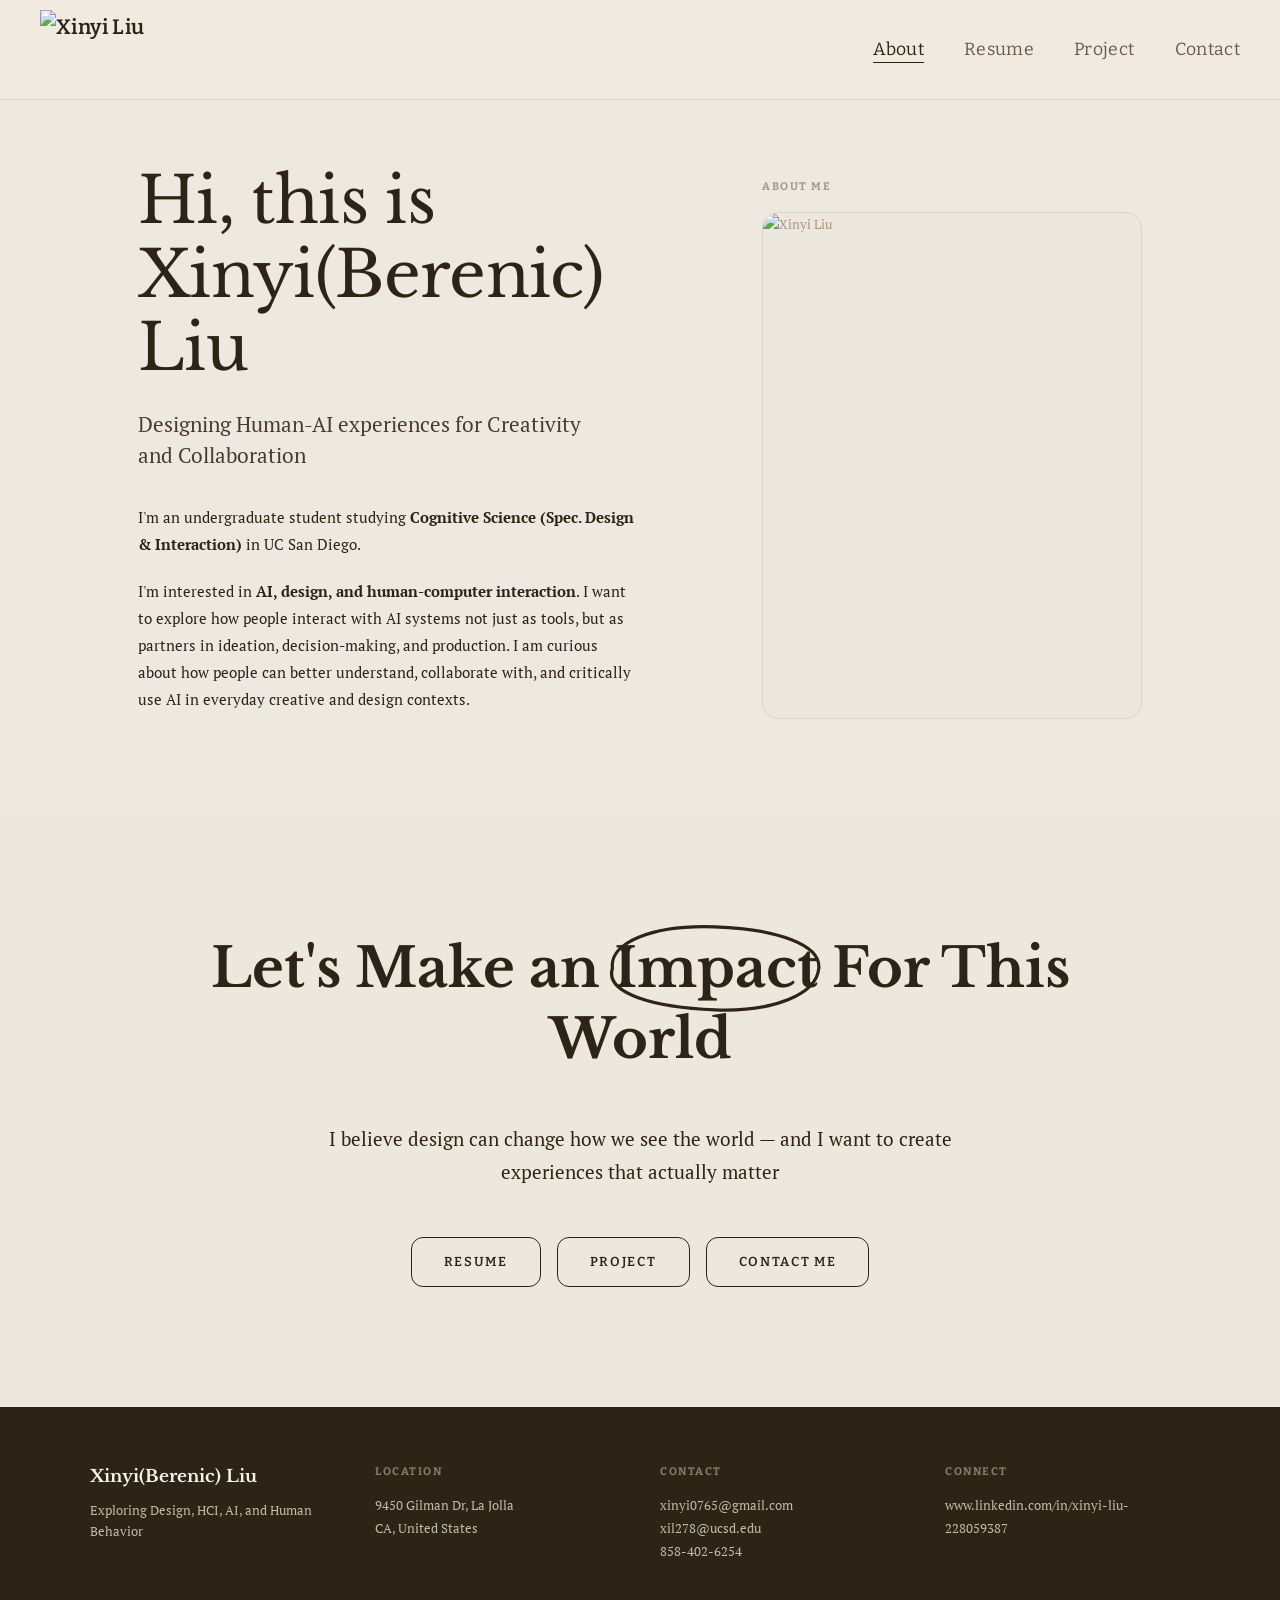
==== commit ac263aa3: "revert to original beige/cream color scheme" ====
--- a/about.html
+++ b/about.html
@@ -34,7 +34,7 @@
       font-weight: 400;
       line-height: 1.15;
       letter-spacing: -0.01em;
-      color: #657f49;
+      color: #2C2416;
       margin-bottom: 24px;
     }
 
@@ -48,7 +48,7 @@
 
     .about-text .bio {
       font-size: 15px;
-      color: #657f49;
+      color: #2C2416;
       line-height: 1.8;
       max-width: 500px;
       margin-bottom: 20px;
@@ -70,7 +70,7 @@
     }
 
     .hero-statement {
-      background: #d6e8cc;
+      background: #EDE8DE;
       padding: 120px 48px;
       text-align: center;
     }
@@ -79,7 +79,7 @@
       font-family: 'Libre Baskerville', Georgia, serif;
       font-size: clamp(2.2rem, 4.8vw, 3.4rem);
       font-weight: 700;
-      color: #657f49;
+      color: #2C2416;
       line-height: 1.3;
       margin-bottom: 48px;
       max-width: 860px;
@@ -115,7 +115,7 @@
     .hero-subtitle {
       font-family: 'PT Serif', Georgia, serif;
       font-size: clamp(15px, 1.9vw, 19px);
-      color: #657f49;
+      color: #2C2416;
       line-height: 1.75;
       max-width: 680px;
       margin: 0 auto 48px;
@@ -136,9 +136,9 @@
       font-weight: 600;
       letter-spacing: 0.13em;
       text-transform: uppercase;
-      color: #657f49;
-      background: #d6e8cc;
-      border: 1.5px solid #657f49;
+      color: #2C2416;
+      background: #EDE8DE;
+      border: 1.5px solid #2C2416;
       border-radius: 12px;
       padding: 13px 32px;
       text-decoration: none;
@@ -146,8 +146,8 @@
     }
 
     .about-nav-btn:hover {
-      background: #657f49;
-      color: #eaf5e0;
+      background: #2C2416;
+      color: #F5F0E8;
     }
 
     @media (max-width: 900px) {
@@ -222,7 +222,7 @@
         <span class="impact-wrap">Impact
           <svg class="impact-circle" viewBox="0 0 210 82" preserveAspectRatio="none" xmlns="http://www.w3.org/2000/svg">
             <path d="M16,41 C13,19 50,3 105,5 C160,7 197,21 195,41 C193,63 157,79 105,77 C53,75 9,63 16,41"
-                  stroke="#657f49" stroke-width="2.8" stroke-linecap="round" fill="none"/>
+                  stroke="#2C2416" stroke-width="2.8" stroke-linecap="round" fill="none"/>
           </svg>
         </span>
         For This World
--- a/styles.css
+++ b/styles.css
@@ -13,8 +13,8 @@
   font-family: 'PT Serif', Georgia, serif;
   font-size: 16px;
   line-height: 1.7;
-  color: #657f49;
-  background-color: #eaf2e3;
+  color: #2C2416;
+  background-color: #ede8e0;
 }
 
 h1, h2, h3, h4, h5, h6 {
@@ -42,9 +42,9 @@
   left: 0;
   right: 0;
   z-index: 100;
-  background: rgba(234, 242, 227, 0.96);
+  background: rgba(240, 235, 225, 0.96);
   backdrop-filter: blur(8px);
-  border-bottom: 1px solid #7fa86a;
+  border-bottom: 1px solid #DDD5C5;
   padding: 0 40px;
   height: 100px;
   overflow: visible;
@@ -58,7 +58,7 @@
   font-size: 1.3rem;
   font-weight: 600;
   letter-spacing: 0.02em;
-  color: #657f49;
+  color: #2C2416;
   overflow: visible;
 }
 
@@ -77,7 +77,7 @@
   font-family: 'Bitter', Georgia, serif;
   font-size: 1.1rem;
   font-weight: 400;
-  color: #657f49;
+  color: #6B5B47;
   letter-spacing: 0.02em;
   transition: color 0.2s;
   padding-bottom: 2px;
@@ -86,8 +86,8 @@
 
 .nav-links a:hover,
 .nav-links a.active {
-  color: #657f49;
-  border-bottom-color: #657f49;
+  color: #2C2416;
+  border-bottom-color: #2C2416;
 }
 
 /* Mobile menu toggle */
@@ -98,7 +98,7 @@
   cursor: pointer;
   font-family: 'Bitter', Georgia, serif;
   font-size: 14px;
-  color: #657f49;
+  color: #2C2416;
 }
 
 /* ===== Page Wrapper ===== */
@@ -124,7 +124,7 @@
   font-weight: 500;
   letter-spacing: 0.12em;
   text-transform: uppercase;
-  color: #7a9455;
+  color: #8C7B6A;
   margin-bottom: 20px;
 }
 
@@ -133,18 +133,18 @@
   font-weight: 400;
   line-height: 1.15;
   letter-spacing: -0.01em;
-  color: #657f49;
+  color: #2C2416;
   margin-bottom: 24px;
 }
 
 .about-text h1 span {
-  color: #7a9455;
+  color: #8C7B6A;
 }
 
 .about-text .tagline {
   font-size: clamp(17px, 2vw, 21px);
   font-weight: 400;
-  color: #657f49;
+  color: #4A3C2C;
   line-height: 1.5;
   margin-bottom: 32px;
   max-width: 480px;
@@ -152,7 +152,7 @@
 
 .about-text .bio {
   font-size: 15px;
-  color: #657f49;
+  color: #6B5B47;
   line-height: 1.8;
   max-width: 500px;
   margin-bottom: 40px;
@@ -167,12 +167,12 @@
 
 .chip {
   font-family: 'Bitter', Georgia, serif;
-  background: #d6e8cc;
-  border: 1px solid #7fa86a;
+  background: #EDE8DE;
+  border: 1px solid #DDD5C5;
   border-radius: 100px;
   padding: 6px 16px;
   font-size: 13px;
-  color: #657f49;
+  color: #4A3C2C;
   letter-spacing: 0.01em;
 }
 
@@ -188,15 +188,15 @@
   align-items: center;
   gap: 6px;
   font-size: 14px;
-  color: #657f49;
-  border-bottom: 1px solid #9dbf88;
+  color: #6B5B47;
+  border-bottom: 1px solid #C4B9A8;
   padding-bottom: 2px;
   transition: color 0.2s, border-color 0.2s;
 }
 
 .about-contact-links a:hover {
-  color: #657f49;
-  border-color: #657f49;
+  color: #2C2416;
+  border-color: #2C2416;
 }
 
 /* Photo card */
@@ -207,23 +207,23 @@
 .photo-placeholder {
   width: 100%;
   aspect-ratio: 3/4;
-  background: #d6e8cc;
+  background: #EDE8DE;
   border-radius: 16px;
   display: flex;
   flex-direction: column;
   align-items: center;
   justify-content: center;
-  color: #7fa86a;
+  color: #A89880;
   font-size: 13px;
   gap: 12px;
   overflow: hidden;
-  border: 1px solid #7fa86a;
+  border: 1px solid #DDD5C5;
 }
 
 .photo-placeholder svg {
   width: 48px;
   height: 48px;
-  stroke: #9dbf88;
+  stroke: #C4B9A8;
 }
 
 .photo-placeholder img {
@@ -238,8 +238,8 @@
   position: absolute;
   bottom: -16px;
   right: -16px;
-  background: #657f49;
-  color: #eaf5e0;
+  background: #2C2416;
+  color: #F5F0E8;
   font-size: 12px;
   font-weight: 500;
   padding: 10px 18px;
@@ -252,7 +252,7 @@
   max-width: 1100px;
   margin: 0 auto;
   padding: 60px 48px;
-  border-top: 1px solid #7fa86a;
+  border-top: 1px solid #DDD5C5;
 }
 
 .section-label {
@@ -261,7 +261,7 @@
   font-weight: 600;
   letter-spacing: 0.14em;
   text-transform: uppercase;
-  color: #7fa86a;
+  color: #A89880;
   margin-bottom: 24px;
 }
 
@@ -273,8 +273,8 @@
 
 .interest-card {
   padding: 24px;
-  background: #d6e8cc;
-  border: 1px solid #7fa86a;
+  background: #EDE8DE;
+  border: 1px solid #DDD5C5;
   border-radius: 12px;
 }
 
@@ -282,13 +282,13 @@
   font-size: 15px;
   font-weight: 400;
   margin-bottom: 8px;
-  color: #657f49;
+  color: #2C2416;
 }
 
 .interest-card p {
   font-family: 'PT Serif', Georgia, serif;
   font-size: 13px;
-  color: #657f49;
+  color: #6B5B47;
   line-height: 1.6;
 }
 
@@ -307,21 +307,21 @@
   font-size: 2.8rem;
   font-weight: 400;
   letter-spacing: -0.01em;
-  color: #657f49;
+  color: #2C2416;
   margin-bottom: 6px;
 }
 
 .resume-header .subtitle {
   font-family: 'PT Serif', Georgia, serif;
   font-size: 15px;
-  color: #7a9455;
+  color: #8C7B6A;
   margin-bottom: 16px;
 }
 
 .resume-header .contact-line {
   font-family: 'Bitter', Georgia, serif;
   font-size: 13px;
-  color: #7fa86a;
+  color: #A89880;
   display: flex;
   flex-wrap: wrap;
   gap: 16px;
@@ -344,8 +344,8 @@
   gap: 8px;
   margin-top: 20px;
   padding: 10px 22px;
-  background: #657f49;
-  color: #eaf5e0;
+  background: #2C2416;
+  color: #F5F0E8;
   border-radius: 8px;
   font-size: 13px;
   font-weight: 500;
@@ -353,17 +353,17 @@
 }
 
 .resume-download:hover {
-  background: #7fa86a;
+  background: #4A3C2C;
 }
 
 /* ===== Accordion ===== */
 .accordion-section {
-  border-bottom: 1px solid #7fa86a;
+  border-bottom: 1px solid #DDD5C5;
   margin-bottom: 0;
 }
 
 .accordion-section:first-of-type {
-  border-top: 1px solid #7fa86a;
+  border-top: 1px solid #DDD5C5;
 }
 
 .accordion-section summary {
@@ -385,7 +385,7 @@
   font-family: 'Libre Baskerville', Georgia, serif;
   font-size: 1.6rem;
   font-weight: 400;
-  color: #657f49;
+  color: #2C2416;
 }
 
 .accordion-arrow {
@@ -393,7 +393,7 @@
   height: 16px;
   flex-shrink: 0;
   transition: transform 0.25s ease;
-  color: #7a9455;
+  color: #8C7B6A;
 }
 
 .accordion-section[open] .accordion-arrow {
@@ -421,21 +421,21 @@
   font-family: 'PT Serif', Georgia, serif;
   font-size: 1rem;
   font-weight: 400;
-  color: #657f49;
+  color: #2C2416;
   margin-bottom: 2px;
 }
 
 .resume-item-left .org {
   font-family: 'PT Serif', Georgia, serif;
   font-size: 1rem;
-  color: #657f49;
+  color: #4A3C2C;
   margin-bottom: 4px;
 }
 
 .resume-item-left .location {
   font-family: 'PT Serif', Georgia, serif;
   font-size: 1rem;
-  color: #7fa86a;
+  color: #A89880;
   margin-bottom: 10px;
 }
 
@@ -447,7 +447,7 @@
 .resume-item-right .date {
   font-family: 'PT Serif', Georgia, serif;
   font-size: 1rem;
-  color: #7fa86a;
+  color: #A89880;
 }
 
 .resume-bullets {
@@ -458,7 +458,7 @@
 .resume-bullets li {
   font-family: 'PT Serif', Georgia, serif;
   font-size: 1rem;
-  color: #657f49;
+  color: #6B5B47;
   line-height: 1.7;
   padding-left: 14px;
   position: relative;
@@ -469,7 +469,7 @@
   content: '—';
   position: absolute;
   left: 0;
-  color: #9dbf88;
+  color: #C4B9A8;
   font-size: 12px;
   top: 3px;
 }
@@ -490,14 +490,14 @@
   font-weight: 400;
   letter-spacing: -0.02em;
   line-height: 1.1;
-  color: #657f49;
+  color: #2C2416;
   margin-bottom: 20px;
 }
 
 .contact-header p {
   font-family: 'PT Serif', Georgia, serif;
   font-size: 17px;
-  color: #657f49;
+  color: #6B5B47;
   max-width: 520px;
   line-height: 1.7;
 }
@@ -523,42 +523,42 @@
   font-weight: 700;
   letter-spacing: 0.14em;
   text-transform: uppercase;
-  color: #7fa86a;
+  color: #A89880;
   margin-bottom: 12px;
 }
 
 .contact-info-group .value {
   font-family: 'PT Serif', Georgia, serif;
   font-size: 16px;
-  color: #657f49;
+  color: #2C2416;
 }
 
 .contact-info-group a {
-  color: #657f49;
-  border-bottom: 1px solid #9dbf88;
+  color: #2C2416;
+  border-bottom: 1px solid #C4B9A8;
   padding-bottom: 1px;
   transition: border-color 0.2s;
 }
 
 .contact-info-group a:hover {
-  border-color: #657f49;
+  border-color: #2C2416;
 }
 
 .contact-photo-card {
-  background: #d6e8cc;
+  background: #EDE8DE;
   border-radius: 20px;
   overflow: hidden;
-  border: 1px solid #7fa86a;
+  border: 1px solid #DDD5C5;
 }
 
 .contact-photo {
   aspect-ratio: 1/1;
-  background: #c8debb;
+  background: #E5DED2;
   display: flex;
   flex-direction: column;
   align-items: center;
   justify-content: center;
-  color: #7fa86a;
+  color: #A89880;
   font-size: 13px;
   gap: 10px;
   overflow: hidden;
@@ -567,7 +567,7 @@
 .contact-photo svg {
   width: 40px;
   height: 40px;
-  stroke: #9dbf88;
+  stroke: #C4B9A8;
 }
 
 .contact-photo img {
@@ -583,14 +583,14 @@
 .contact-photo-info h3 {
   font-size: 16px;
   font-weight: 400;
-  color: #657f49;
+  color: #2C2416;
   margin-bottom: 4px;
 }
 
 .contact-photo-info p {
   font-family: 'PT Serif', Georgia, serif;
   font-size: 13px;
-  color: #7a9455;
+  color: #8C7B6A;
 }
 
 /* Social links */
@@ -607,18 +607,18 @@
   align-items: center;
   gap: 10px;
   font-size: 15px;
-  color: #657f49;
+  color: #4A3C2C;
   transition: color 0.2s;
 }
 
 .social-link:hover {
-  color: #657f49;
+  color: #2C2416;
 }
 
 .social-link .icon {
   width: 36px;
   height: 36px;
-  background: #7fa86a;
+  background: #DDD5C5;
   border-radius: 8px;
   display: flex;
   align-items: center;
@@ -646,16 +646,16 @@
   font-weight: 700;
   letter-spacing: 0.14em;
   text-transform: uppercase;
-  color: #7a9455;
+  color: #8C7B6A;
 }
 
 .contact-form input,
 .contact-form textarea {
   font-family: 'PT Serif', Georgia, serif;
   font-size: 15px;
-  color: #657f49;
-  background: #d6e8cc;
-  border: 1px solid #7fa86a;
+  color: #2C2416;
+  background: #EDE8DE;
+  border: 1px solid #DDD5C5;
   border-radius: 8px;
   padding: 12px 16px;
   width: 100%;
@@ -665,13 +665,13 @@
 
 .contact-form input::placeholder,
 .contact-form textarea::placeholder {
-  color: #7fa86a;
+  color: #A89880;
 }
 
 .contact-form input:focus,
 .contact-form textarea:focus {
-  border-color: #657f49;
-  background: #eaf2e3;
+  border-color: #2C2416;
+  background: #ede8e0;
 }
 
 .contact-form textarea {
@@ -683,8 +683,8 @@
   font-family: 'Bitter', Georgia, serif;
   align-self: flex-start;
   padding: 12px 28px;
-  background: #657f49;
-  color: #eaf5e0;
+  background: #2C2416;
+  color: #F5F0E8;
   border: none;
   border-radius: 8px;
   font-size: 14px;
@@ -695,13 +695,13 @@
 }
 
 .form-submit:hover {
-  background: #7fa86a;
+  background: #4A3C2C;
 }
 
 /* ===== Footer ===== */
 footer {
-  background: #657f49;
-  color: #eaf5e0;
+  background: #2C2416;
+  color: #F5F0E8;
   padding: 56px 48px;
 }
 
@@ -717,14 +717,14 @@
   font-family: 'Libre Baskerville', Georgia, serif;
   font-size: 17px;
   font-weight: 700;
-  color: #eaf5e0;
+  color: #F5F0E8;
   margin-bottom: 8px;
 }
 
 .footer-col-sub {
   font-family: 'PT Serif', Georgia, serif;
   font-size: 13px;
-  color: #9dbf88;
+  color: #C4B9A8;
   line-height: 1.6;
 }
 
@@ -734,25 +734,25 @@
   font-weight: 700;
   letter-spacing: 0.14em;
   text-transform: uppercase;
-  color: #7a9455;
+  color: #8C7B6A;
   margin-bottom: 12px;
 }
 
 .footer-col-value {
   font-family: 'PT Serif', Georgia, serif;
   font-size: 13px;
-  color: #9dbf88;
+  color: #C4B9A8;
   line-height: 1.8;
 }
 
 .footer-col-value a {
-  color: #9dbf88;
+  color: #C4B9A8;
   text-decoration: none;
   transition: color 0.2s;
 }
 
 .footer-col-value a:hover {
-  color: #eaf5e0;
+  color: #F5F0E8;
 }
 
 @media (max-width: 900px) {
@@ -831,8 +831,8 @@
     top: 64px;
     left: 0;
     right: 0;
-    background: #eaf2e3;
-    border-bottom: 1px solid #7fa86a;
+    background: #ede8e0;
+    border-bottom: 1px solid #DDD5C5;
     padding: 24px;
     gap: 20px;
   }
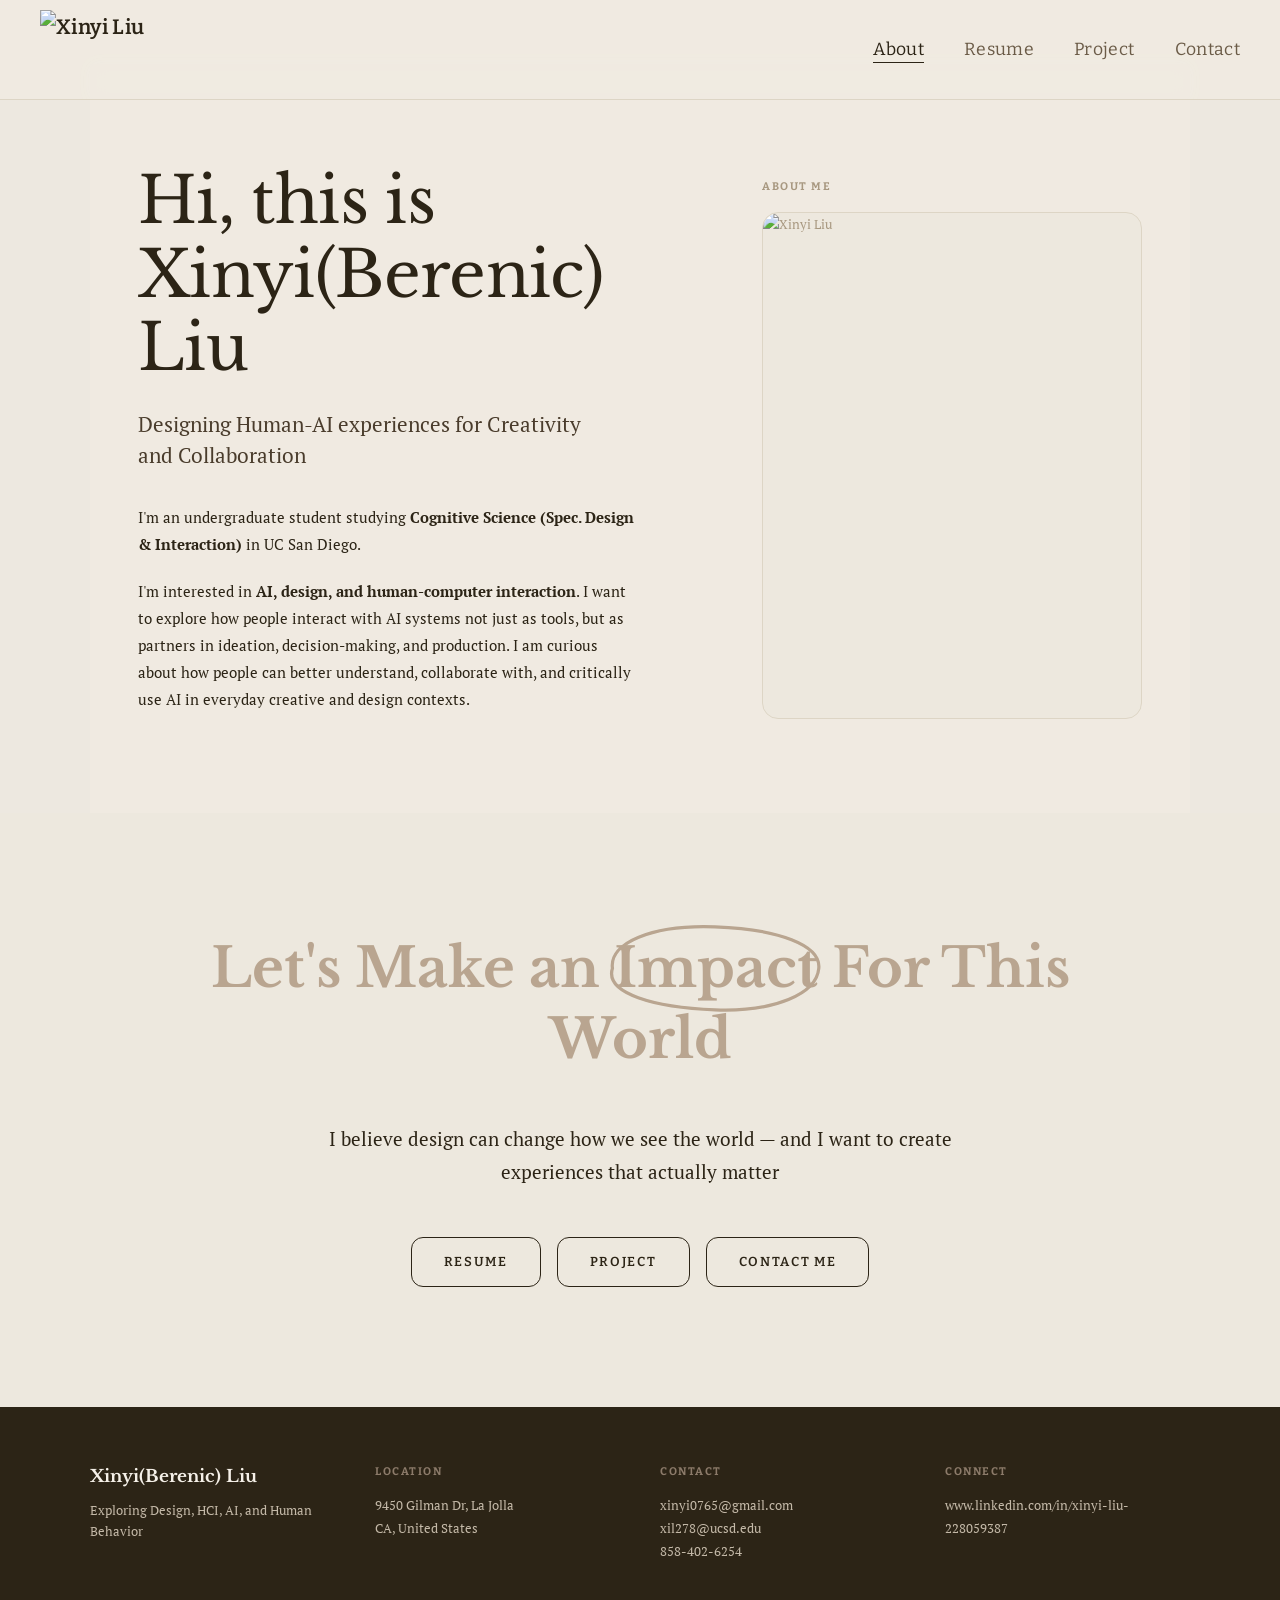
==== commit 74498ce2: "about: match hero bg to nav; title and ellipse in #B9A590" ====
--- a/about.html
+++ b/about.html
@@ -20,6 +20,7 @@
     }
 
     .about-hero {
+      background: rgba(240, 235, 225, 0.96);
       display: grid;
       grid-template-columns: 1fr 380px;
       gap: 80px;
@@ -79,7 +80,7 @@
       font-family: 'Libre Baskerville', Georgia, serif;
       font-size: clamp(2.2rem, 4.8vw, 3.4rem);
       font-weight: 700;
-      color: #2C2416;
+      color: #B9A590;
       line-height: 1.3;
       margin-bottom: 48px;
       max-width: 860px;
@@ -222,7 +223,7 @@
         <span class="impact-wrap">Impact
           <svg class="impact-circle" viewBox="0 0 210 82" preserveAspectRatio="none" xmlns="http://www.w3.org/2000/svg">
             <path d="M16,41 C13,19 50,3 105,5 C160,7 197,21 195,41 C193,63 157,79 105,77 C53,75 9,63 16,41"
-                  stroke="#2C2416" stroke-width="2.8" stroke-linecap="round" fill="none"/>
+                  stroke="#B9A590" stroke-width="2.8" stroke-linecap="round" fill="none"/>
           </svg>
         </span>
         For This World
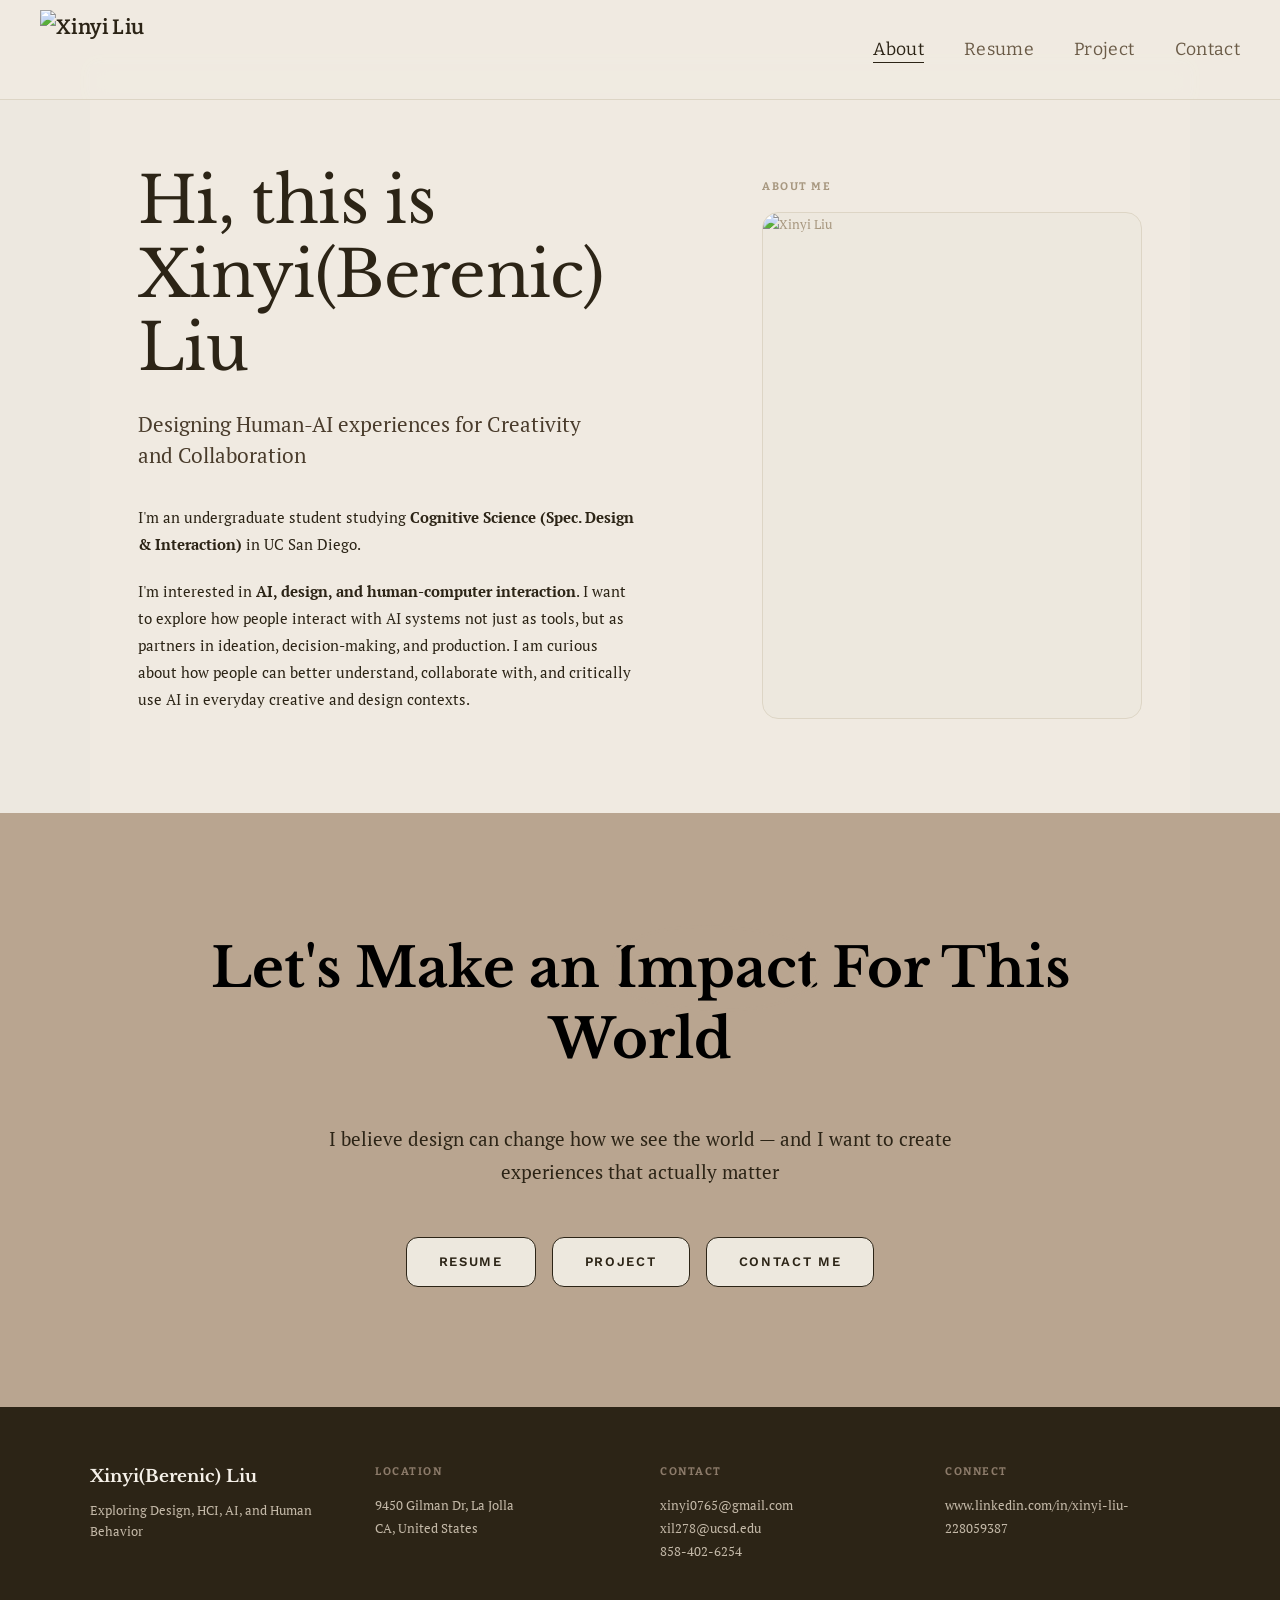
==== commit c2d21df8: "hero section: bg #B9A590, title black, buttons Work Sans" ====
--- a/about.html
+++ b/about.html
@@ -7,7 +7,7 @@
   <link rel="stylesheet" href="styles.css" />
   <link rel="preconnect" href="https://fonts.googleapis.com" />
   <link rel="preconnect" href="https://fonts.gstatic.com" crossorigin />
-  <link href="https://fonts.googleapis.com/css2?family=Libre+Baskerville:ital,wght@0,400;0,700;1,400&family=PT+Serif:ital,wght@0,400;0,700;1,400&family=Bitter:ital,wght@0,400;0,500;0,600;0,700;1,400&display=swap" rel="stylesheet" />
+  <link href="https://fonts.googleapis.com/css2?family=Libre+Baskerville:ital,wght@0,400;0,700;1,400&family=PT+Serif:ital,wght@0,400;0,700;1,400&family=Bitter:ital,wght@0,400;0,500;0,600;0,700;1,400&family=Work+Sans:wght@400;500;600&display=swap" rel="stylesheet" />
   <style>
     @keyframes pageFadeIn {
       from { opacity: 0; }
@@ -71,7 +71,7 @@
     }
 
     .hero-statement {
-      background: #EDE8DE;
+      background: #B9A590;
       padding: 120px 48px;
       text-align: center;
     }
@@ -80,7 +80,7 @@
       font-family: 'Libre Baskerville', Georgia, serif;
       font-size: clamp(2.2rem, 4.8vw, 3.4rem);
       font-weight: 700;
-      color: #B9A590;
+      color: #000000;
       line-height: 1.3;
       margin-bottom: 48px;
       max-width: 860px;
@@ -132,7 +132,7 @@
     }
 
     .about-nav-btn {
-      font-family: 'Bitter', Georgia, serif;
+      font-family: 'Work Sans', sans-serif;
       font-size: 13px;
       font-weight: 600;
       letter-spacing: 0.13em;
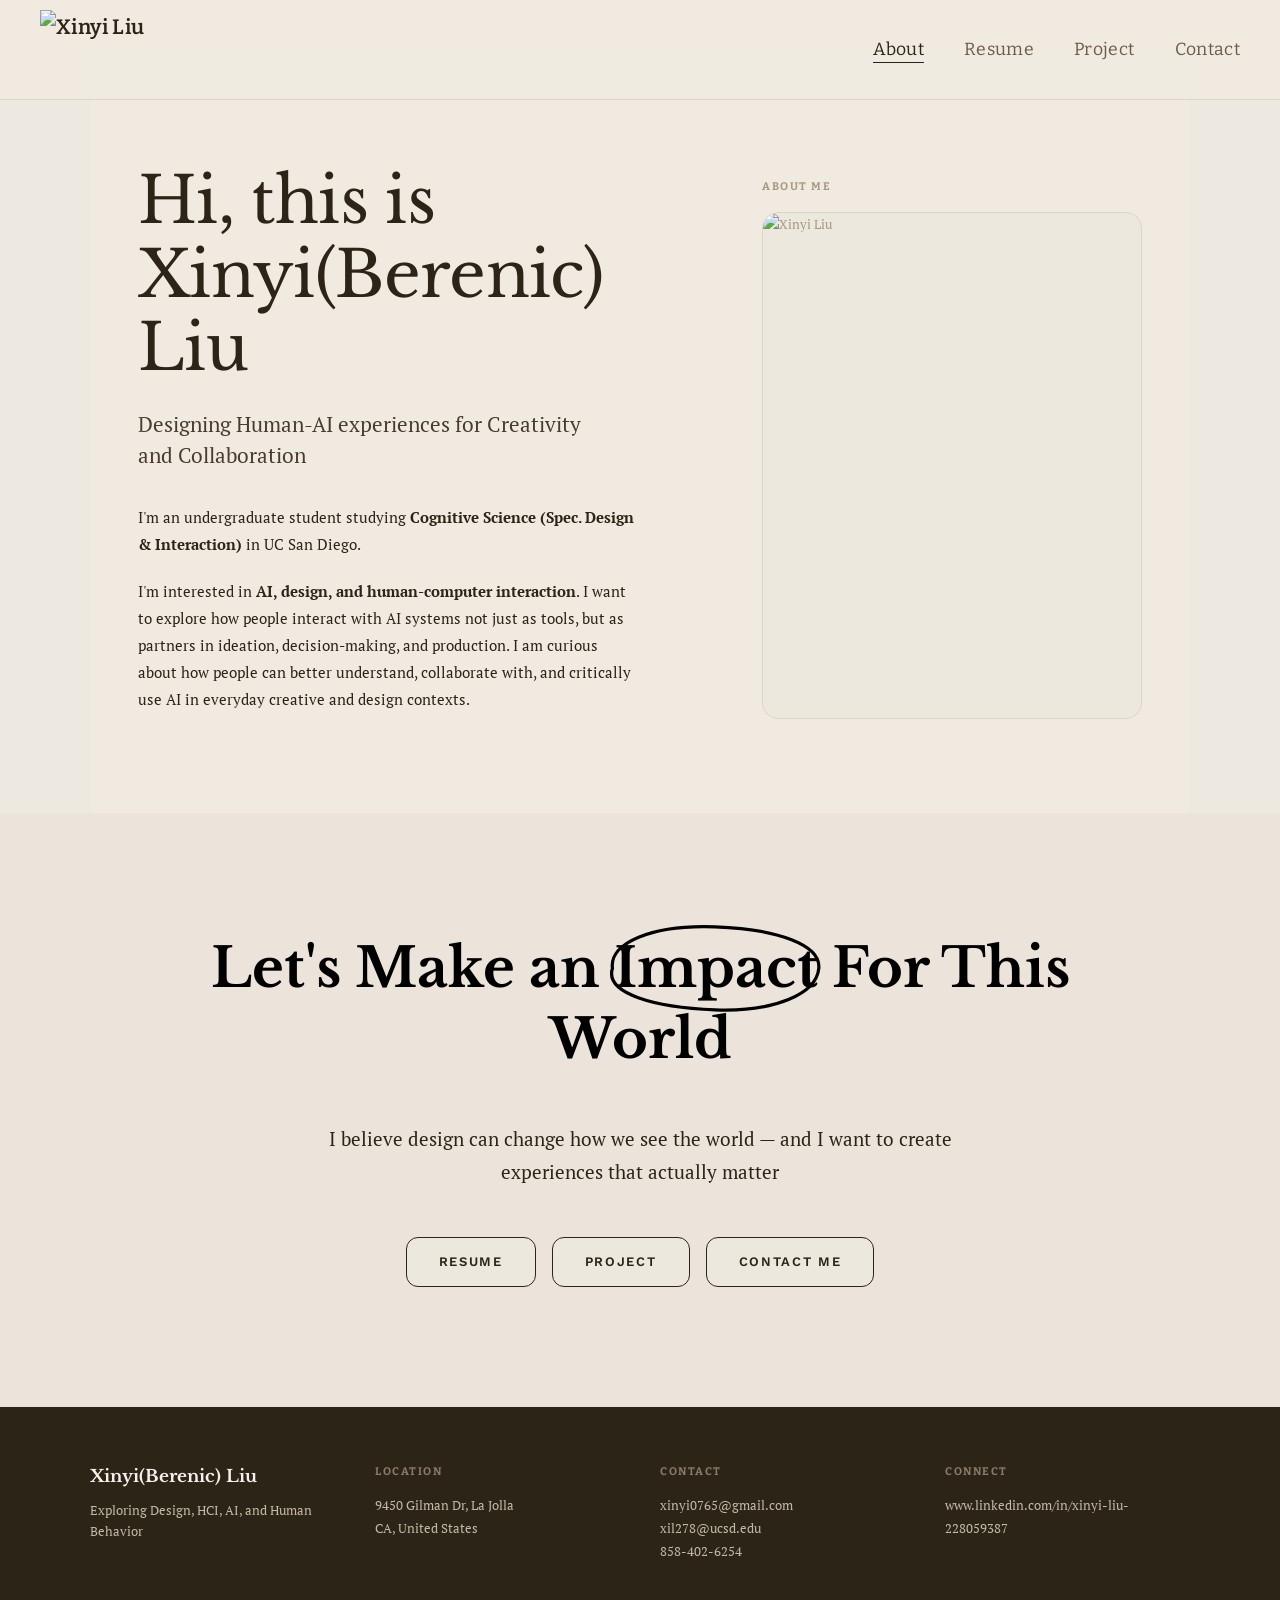
==== commit cecc6666: "hero bg #ECE4DA, thinner button border" ====
--- a/about.html
+++ b/about.html
@@ -71,7 +71,7 @@
     }
 
     .hero-statement {
-      background: #B9A590;
+      background: #ECE4DA;
       padding: 120px 48px;
       text-align: center;
     }
@@ -139,7 +139,7 @@
       text-transform: uppercase;
       color: #2C2416;
       background: #EDE8DE;
-      border: 1.5px solid #2C2416;
+      border: 0.8px solid #2C2416;
       border-radius: 12px;
       padding: 13px 32px;
       text-decoration: none;
@@ -223,7 +223,7 @@
         <span class="impact-wrap">Impact
           <svg class="impact-circle" viewBox="0 0 210 82" preserveAspectRatio="none" xmlns="http://www.w3.org/2000/svg">
             <path d="M16,41 C13,19 50,3 105,5 C160,7 197,21 195,41 C193,63 157,79 105,77 C53,75 9,63 16,41"
-                  stroke="#B9A590" stroke-width="2.8" stroke-linecap="round" fill="none"/>
+                  stroke="#000000" stroke-width="2.8" stroke-linecap="round" fill="none"/>
           </svg>
         </span>
         For This World
